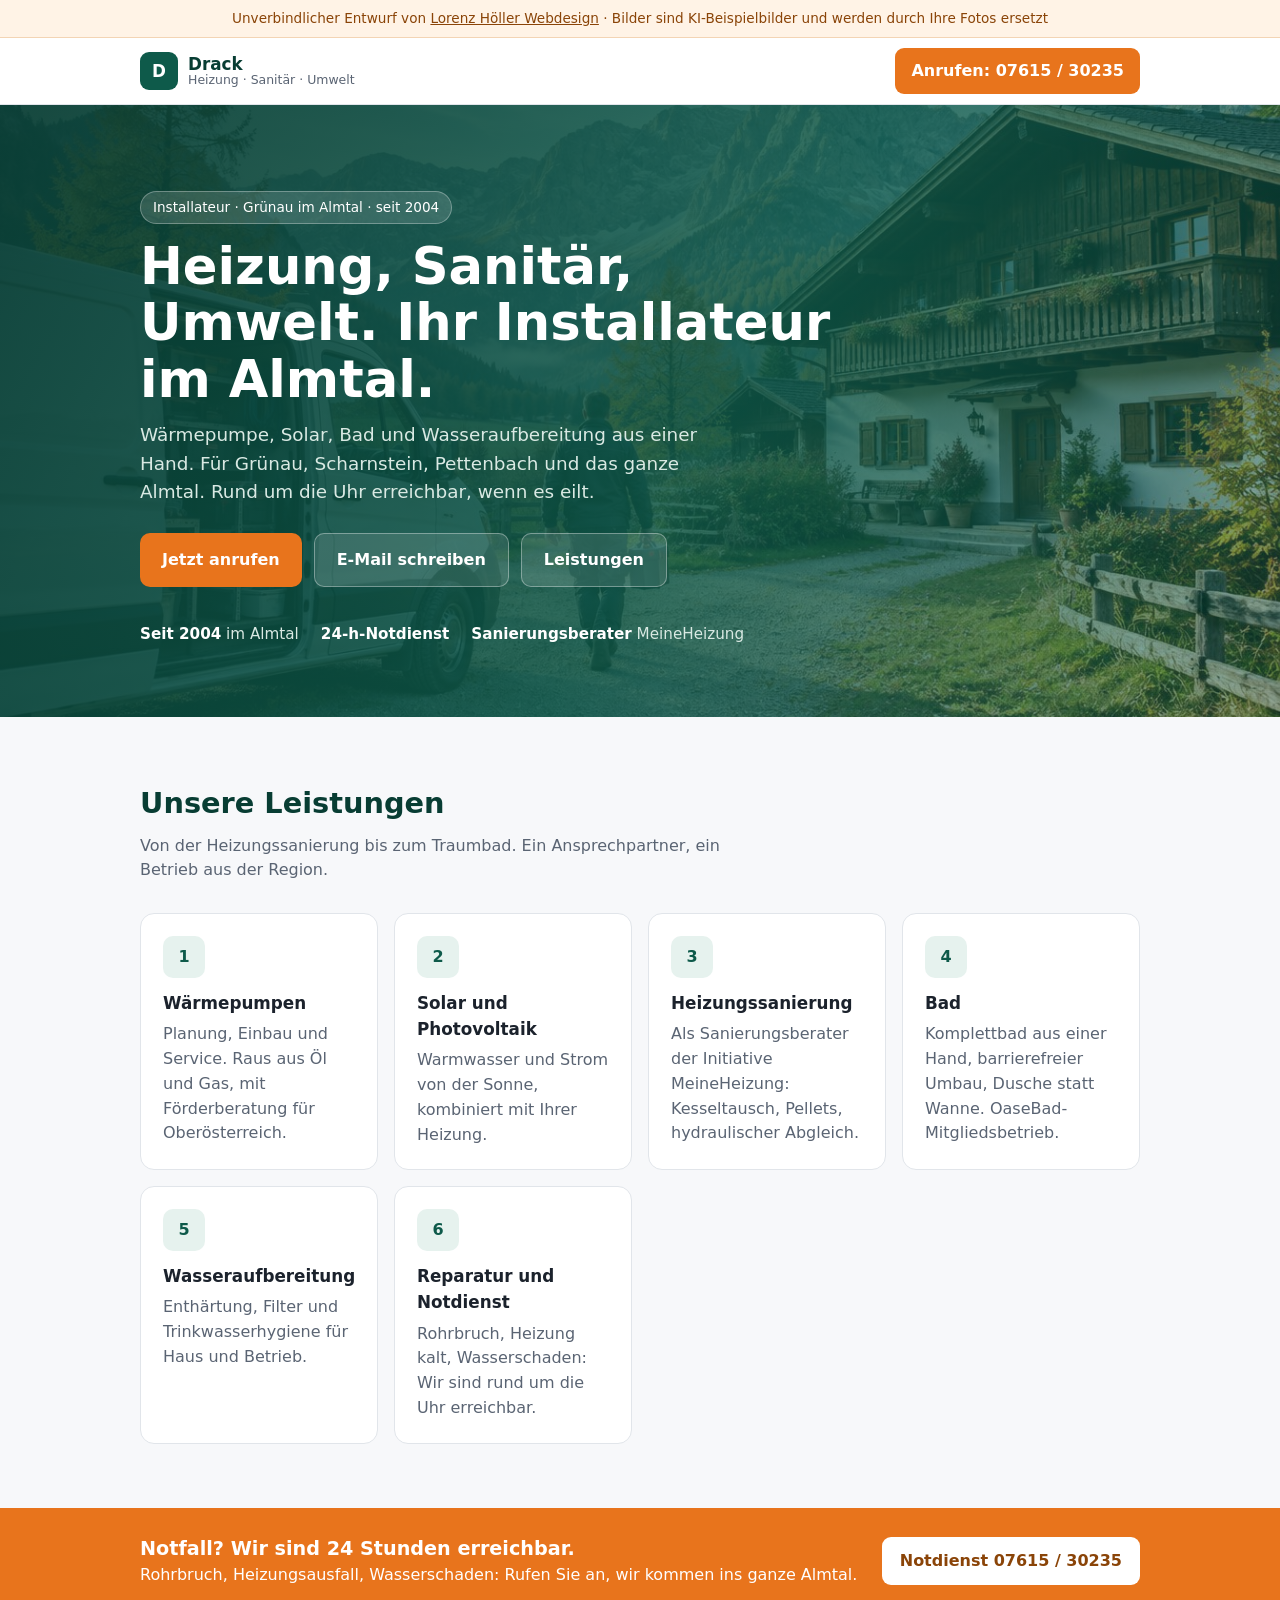
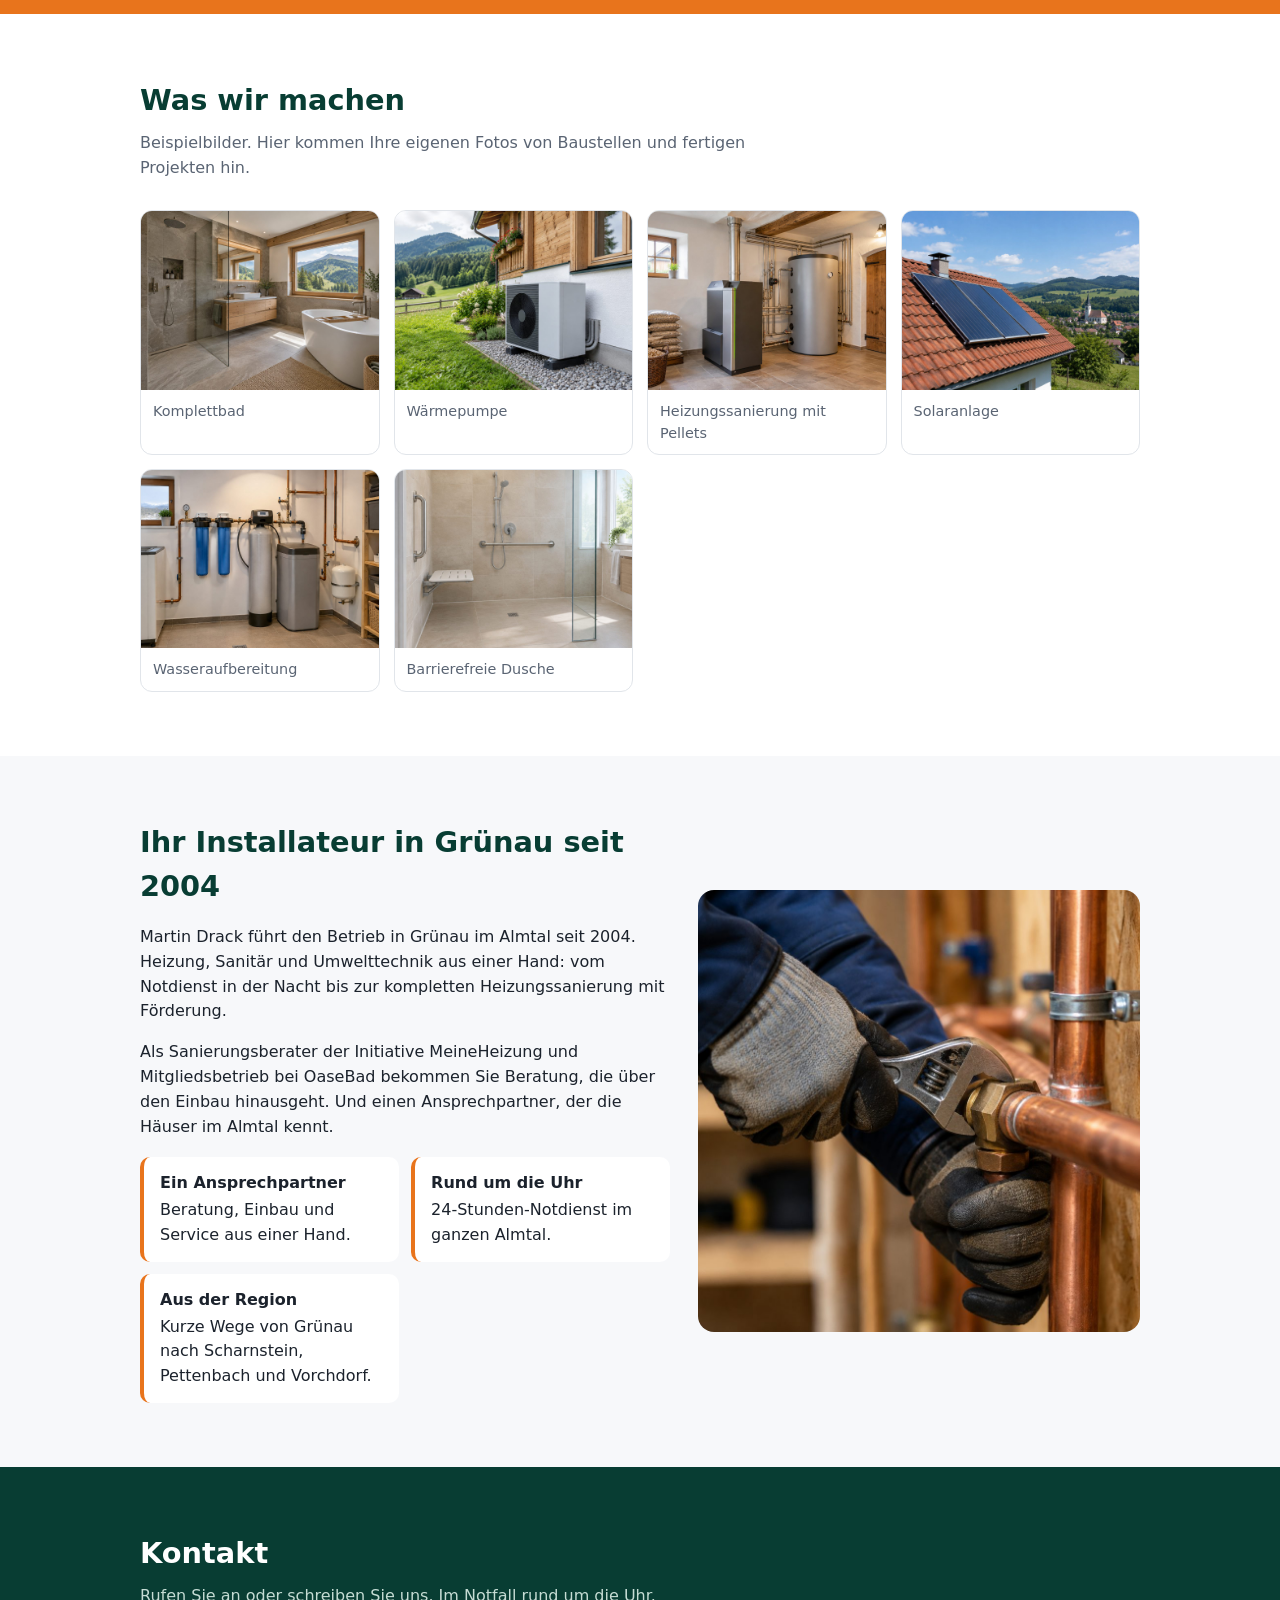
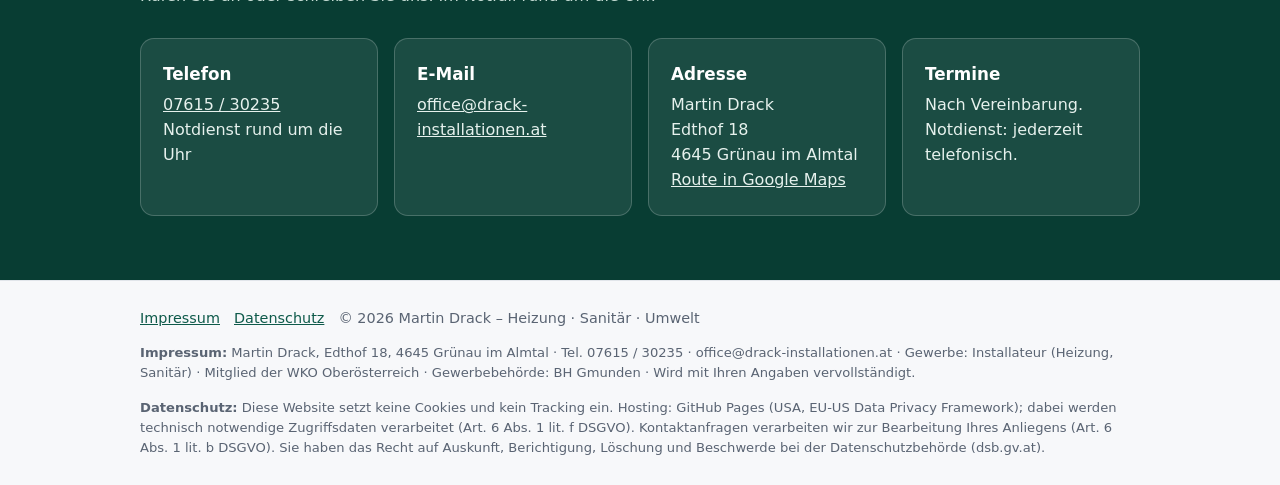
==== entwuerfe/drack-installationen/index.html @ 342c37b0 "Entwurf Drack Installationen (Grünau im Almtal) mit 4 neuen und 4 wiederverwendeten Bildern" ====
<!doctype html>
<html lang="de-AT">
<head>
<meta charset="utf-8">
<meta name="viewport" content="width=device-width, initial-scale=1">
<meta name="robots" content="noindex,nofollow">
<title>Drack – Heizung · Sanitär · Umwelt | Installateur in Grünau im Almtal</title>
<meta name="description" content="Martin Drack, Installateur in Grünau im Almtal: Wärmepumpen, Solar, Bad, Wasseraufbereitung, Heizungssanierung. 24-Stunden-Notdienst.">
<style>
:root{--c1:#0e5a4a;--c2:#083d33;--acc:#e8741c;--bg:#f7f8fa;--ink:#1b222c;--mute:#5a6473;--line:#e1e5ea}
*{box-sizing:border-box}html{scroll-behavior:smooth}
body{margin:0;font-family:system-ui,-apple-system,"Segoe UI",Roboto,Arial,sans-serif;color:var(--ink);background:var(--bg);line-height:1.55}
.wrap{max-width:1040px;margin:0 auto;padding:0 20px}
.draft{background:#fff3e6;color:#8a4408;text-align:center;font-size:.85rem;padding:8px 12px;border-bottom:1px solid #f3d4b4}
.draft a{color:#8a4408}
header{background:#fff;border-bottom:1px solid var(--line);position:sticky;top:0;z-index:5}
.nav{display:flex;align-items:center;justify-content:space-between;height:66px;gap:12px}
.logo{display:flex;align-items:center;gap:10px;text-decoration:none;color:var(--c2);font-weight:800;font-size:1.05rem;line-height:1.1}
.logo i{width:38px;height:38px;border-radius:9px;background:var(--c1);display:grid;place-items:center;color:#fff;font-style:normal;font-weight:800;flex:0 0 38px}
.logo small{display:block;font-weight:500;color:var(--mute);font-size:.78rem}
.call{background:var(--acc);color:#fff;text-decoration:none;padding:11px 16px;border-radius:9px;font-weight:700;white-space:nowrap}
.hero{position:relative;color:#fff;padding:86px 0 70px;background:linear-gradient(120deg,rgba(8,61,51,.94),rgba(14,90,74,.84) 55%,rgba(14,90,74,.45)),url(img/hero.jpg) center/cover no-repeat;overflow:hidden}
.hero .wrap{position:relative}
.kicker{display:inline-block;background:rgba(255,255,255,.14);border:1px solid rgba(255,255,255,.3);border-radius:999px;padding:5px 12px;font-size:.85rem;margin-bottom:14px}
.hero h1{font-size:clamp(2rem,5vw,3.2rem);line-height:1.1;margin:0 0 14px;max-width:700px}
.hero p{font-size:1.15rem;max-width:580px;color:#d9e9e3;margin:0 0 26px}
.btns{display:flex;gap:12px;flex-wrap:wrap}
.btn{display:inline-flex;align-items:center;gap:8px;padding:14px 22px;border-radius:10px;font-weight:700;text-decoration:none}
.btn.p{background:var(--acc);color:#fff}
.btn.s{background:rgba(255,255,255,.12);color:#fff;border:1px solid rgba(255,255,255,.35)}
.trust{display:flex;gap:22px;flex-wrap:wrap;margin-top:36px;color:#d9e9e3;font-size:.95rem}
.trust b{color:#fff}
section{padding:64px 0}
h2{font-size:1.8rem;margin:0 0 8px;color:var(--c2)}
.lead{color:var(--mute);margin:0 0 30px;max-width:620px}
.grid{display:grid;grid-template-columns:repeat(auto-fit,minmax(230px,1fr));gap:16px}
.card{background:#fff;border:1px solid var(--line);border-radius:14px;padding:22px}
.card h3{margin:0 0 6px;font-size:1.05rem}
.card p{margin:0;color:var(--mute)}
.ico{width:42px;height:42px;border-radius:10px;background:#e6f2ee;color:var(--c1);display:grid;place-items:center;font-weight:800;margin-bottom:12px}
.notdienst{background:var(--acc);color:#fff;padding:26px 0}
.notdienst .wrap{display:flex;align-items:center;justify-content:space-between;gap:16px;flex-wrap:wrap}
.notdienst a{background:#fff;color:#8a4408;text-decoration:none;font-weight:800;padding:12px 18px;border-radius:9px}
.photos{display:grid;grid-template-columns:repeat(auto-fit,minmax(220px,1fr));gap:14px}
.photos figure{margin:0;border-radius:12px;overflow:hidden;background:#fff;border:1px solid var(--line)}
.photos img{width:100%;aspect-ratio:4/3;object-fit:cover;display:block}
.photos figcaption{padding:10px 12px;font-size:.9rem;color:var(--mute)}
.about{display:grid;grid-template-columns:1.2fr 1fr;gap:28px;align-items:center}
.about-img{width:100%;aspect-ratio:1;object-fit:cover;border-radius:16px;display:block}
.why{display:grid;grid-template-columns:repeat(auto-fit,minmax(200px,1fr));gap:12px;margin-top:18px}
.why div{background:#fff;border-left:4px solid var(--acc);border-radius:10px;padding:14px 16px}
.why b{display:block;margin-bottom:2px}
.kontakt{background:var(--c2);color:#fff}
.kontakt h2{color:#fff}.kontakt .lead{color:#c5dcd4}
.kontakt .card{background:rgba(255,255,255,.08);border-color:rgba(255,255,255,.2)}
.kontakt .card p,.kontakt .card a{color:#e6f1ed}
footer{padding:26px 0;color:var(--mute);font-size:.9rem;border-top:1px solid var(--line)}
footer a{color:var(--c1);margin-right:14px}
.legal{margin-top:14px;font-size:.82rem;color:var(--mute)}
.sticky{position:fixed;bottom:0;left:0;right:0;display:none;gap:8px;padding:10px;background:#fff;border-top:1px solid var(--line);z-index:9}
.sticky a{flex:1;justify-content:center;padding:13px}
@media (max-width:720px){.about{grid-template-columns:1fr}.sticky{display:flex}body{padding-bottom:70px}.nav .call{display:none}}
</style>
</head>
<body>
<div class="draft">Unverbindlicher Entwurf von <a href="../../">Lorenz Höller Webdesign</a> · Bilder sind KI-Beispielbilder und werden durch Ihre Fotos ersetzt</div>
<header><div class="wrap nav">
  <a class="logo" href="#"><i>D</i><span>Drack<small>Heizung · Sanitär · Umwelt</small></span></a>
  <a class="call" href="tel:+43761530235">Anrufen: 07615 / 30235</a>
</div></header>

<div class="hero"><div class="wrap">
  <span class="kicker">Installateur · Grünau im Almtal · seit 2004</span>
  <h1>Heizung, Sanitär, Umwelt. Ihr Installateur im Almtal.</h1>
  <p>Wärmepumpe, Solar, Bad und Wasseraufbereitung aus einer Hand. Für Grünau, Scharnstein, Pettenbach und das ganze Almtal. Rund um die Uhr erreichbar, wenn es eilt.</p>
  <div class="btns">
    <a class="btn p" href="tel:+43761530235">Jetzt anrufen</a>
    <a class="btn s" href="mailto:office@drack-installationen.at">E-Mail schreiben</a>
    <a class="btn s" href="#leistungen">Leistungen</a>
  </div>
  <div class="trust"><span><b>Seit 2004</b> im Almtal</span><span><b>24-h-Notdienst</b></span><span><b>Sanierungsberater</b> MeineHeizung</span></div>
</div></div>

<section id="leistungen"><div class="wrap">
  <h2>Unsere Leistungen</h2>
  <p class="lead">Von der Heizungssanierung bis zum Traumbad. Ein Ansprechpartner, ein Betrieb aus der Region.</p>
  <div class="grid">
    <div class="card"><div class="ico">1</div><h3>Wärmepumpen</h3><p>Planung, Einbau und Service. Raus aus Öl und Gas, mit Förderberatung für Oberösterreich.</p></div>
    <div class="card"><div class="ico">2</div><h3>Solar und Photovoltaik</h3><p>Warmwasser und Strom von der Sonne, kombiniert mit Ihrer Heizung.</p></div>
    <div class="card"><div class="ico">3</div><h3>Heizungssanierung</h3><p>Als Sanierungsberater der Initiative MeineHeizung: Kesseltausch, Pellets, hydraulischer Abgleich.</p></div>
    <div class="card"><div class="ico">4</div><h3>Bad</h3><p>Komplettbad aus einer Hand, barrierefreier Umbau, Dusche statt Wanne. OaseBad-Mitgliedsbetrieb.</p></div>
    <div class="card"><div class="ico">5</div><h3>Wasseraufbereitung</h3><p>Enthärtung, Filter und Trinkwasserhygiene für Haus und Betrieb.</p></div>
    <div class="card"><div class="ico">6</div><h3>Reparatur und Notdienst</h3><p>Rohrbruch, Heizung kalt, Wasserschaden: Wir sind rund um die Uhr erreichbar.</p></div>
  </div>
</div></section>

<div class="notdienst"><div class="wrap">
  <div><strong style="font-size:1.2rem">Notfall? Wir sind 24 Stunden erreichbar.</strong><br>Rohrbruch, Heizungsausfall, Wasserschaden: Rufen Sie an, wir kommen ins ganze Almtal.</div>
  <a href="tel:+43761530235">Notdienst 07615 / 30235</a>
</div></div>

<section id="arbeiten" style="background:#fff"><div class="wrap">
  <h2>Was wir machen</h2>
  <p class="lead">Beispielbilder. Hier kommen Ihre eigenen Fotos von Baustellen und fertigen Projekten hin.</p>
  <div class="photos">
    <figure><img src="img/bad.jpg" alt="Renoviertes Bad mit Walk-in-Dusche" loading="lazy"><figcaption>Komplettbad</figcaption></figure>
    <figure><img src="img/waermepumpe.jpg" alt="Wärmepumpe neben einem Bauernhaus" loading="lazy"><figcaption>Wärmepumpe</figcaption></figure>
    <figure><img src="img/pellets.jpg" alt="Pelletsheizung im Heizraum" loading="lazy"><figcaption>Heizungssanierung mit Pellets</figcaption></figure>
    <figure><img src="img/solar.jpg" alt="Solarkollektoren auf Ziegeldach" loading="lazy"><figcaption>Solaranlage</figcaption></figure>
    <figure><img src="img/wasser.jpg" alt="Wasseraufbereitungsanlage im Hauswirtschaftsraum" loading="lazy"><figcaption>Wasseraufbereitung</figcaption></figure>
    <figure><img src="img/dusche.jpg" alt="Barrierefreie bodengleiche Dusche" loading="lazy"><figcaption>Barrierefreie Dusche</figcaption></figure>
  </div>
</div></section>

<section id="ueber"><div class="wrap">
  <div class="about">
    <div>
      <h2>Ihr Installateur in Grünau seit 2004</h2>
      <p>Martin Drack führt den Betrieb in Grünau im Almtal seit 2004. Heizung, Sanitär und Umwelttechnik aus einer Hand: vom Notdienst in der Nacht bis zur kompletten Heizungssanierung mit Förderung.</p>
      <p>Als Sanierungsberater der Initiative MeineHeizung und Mitgliedsbetrieb bei OaseBad bekommen Sie Beratung, die über den Einbau hinausgeht. Und einen Ansprechpartner, der die Häuser im Almtal kennt.</p>
      <div class="why">
        <div><b>Ein Ansprechpartner</b>Beratung, Einbau und Service aus einer Hand.</div>
        <div><b>Rund um die Uhr</b>24-Stunden-Notdienst im ganzen Almtal.</div>
        <div><b>Aus der Region</b>Kurze Wege von Grünau nach Scharnstein, Pettenbach und Vorchdorf.</div>
      </div>
    </div>
    <img class="about-img" src="img/haende.jpg" alt="Installateur bei der Arbeit" loading="lazy">
  </div>
</div></section>

<section id="kontakt" class="kontakt"><div class="wrap">
  <h2>Kontakt</h2>
  <p class="lead">Rufen Sie an oder schreiben Sie uns. Im Notfall rund um die Uhr.</p>
  <div class="grid">
    <div class="card"><h3>Telefon</h3><p><a href="tel:+43761530235">07615 / 30235</a><br>Notdienst rund um die Uhr</p></div>
    <div class="card"><h3>E-Mail</h3><p><a href="mailto:office@drack-installationen.at">office@drack-installationen.at</a></p></div>
    <div class="card"><h3>Adresse</h3><p>Martin Drack<br>Edthof 18<br>4645 Grünau im Almtal<br><a href="https://www.google.com/maps/search/?api=1&amp;query=Edthof+18+4645+Gr%C3%BCnau+im+Almtal" rel="noopener">Route in Google Maps</a></p></div>
    <div class="card"><h3>Termine</h3><p>Nach Vereinbarung.<br>Notdienst: jederzeit telefonisch.</p></div>
  </div>
</div></section>

<footer><div class="wrap">
  <a href="#impressum">Impressum</a><a href="#datenschutz">Datenschutz</a><span>© 2026 Martin Drack – Heizung · Sanitär · Umwelt</span>
  <div id="impressum" class="legal"><b>Impressum:</b> Martin Drack, Edthof 18, 4645 Grünau im Almtal · Tel. 07615 / 30235 · office@drack-installationen.at · Gewerbe: Installateur (Heizung, Sanitär) · Mitglied der WKO Oberösterreich · Gewerbebehörde: BH Gmunden · Wird mit Ihren Angaben vervollständigt.</div>
  <div id="datenschutz" class="legal"><b>Datenschutz:</b> Diese Website setzt keine Cookies und kein Tracking ein. Hosting: GitHub Pages (USA, EU-US Data Privacy Framework); dabei werden technisch notwendige Zugriffsdaten verarbeitet (Art. 6 Abs. 1 lit. f DSGVO). Kontaktanfragen verarbeiten wir zur Bearbeitung Ihres Anliegens (Art. 6 Abs. 1 lit. b DSGVO). Sie haben das Recht auf Auskunft, Berichtigung, Löschung und Beschwerde bei der Datenschutzbehörde (dsb.gv.at).</div>
</div></footer>

<div class="sticky"><a class="btn p" href="tel:+43761530235">Anrufen</a><a class="btn s" style="background:var(--c1)" href="mailto:office@drack-installationen.at">E-Mail</a></div>
</body>
</html>
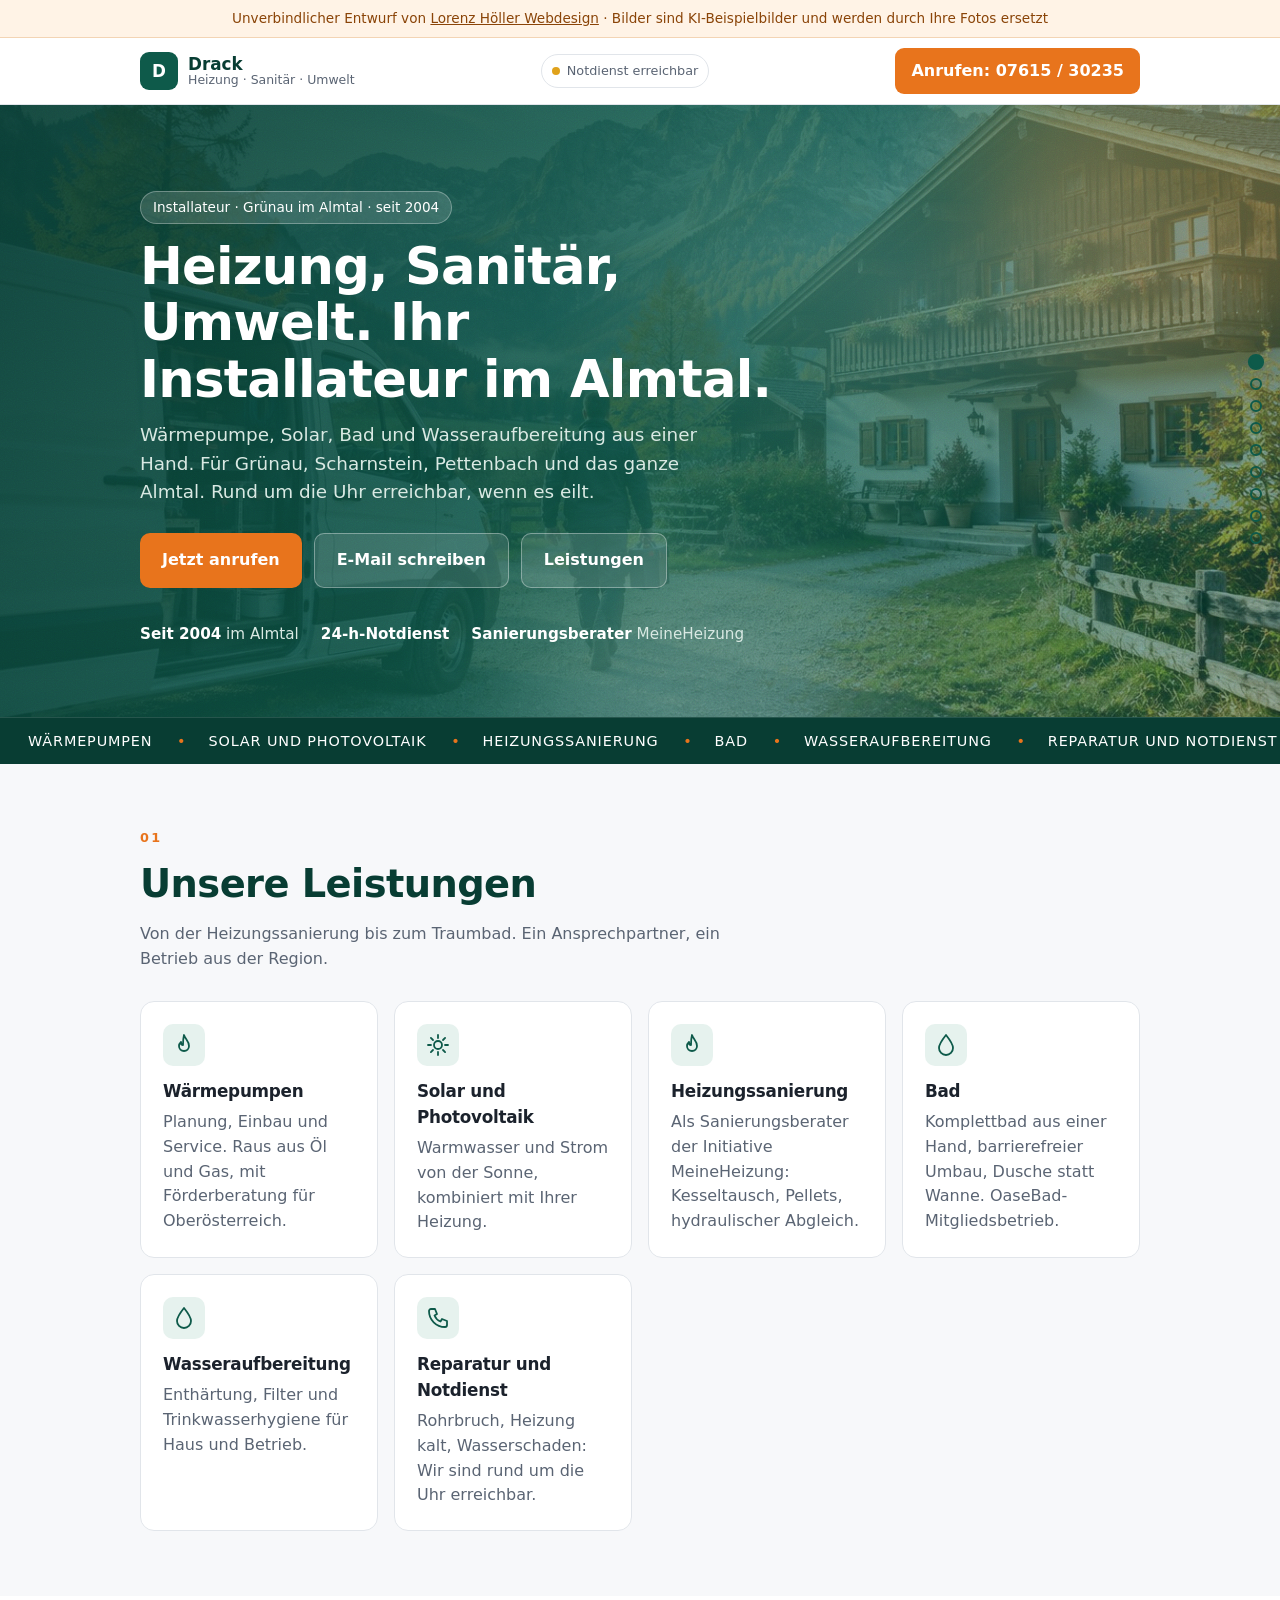
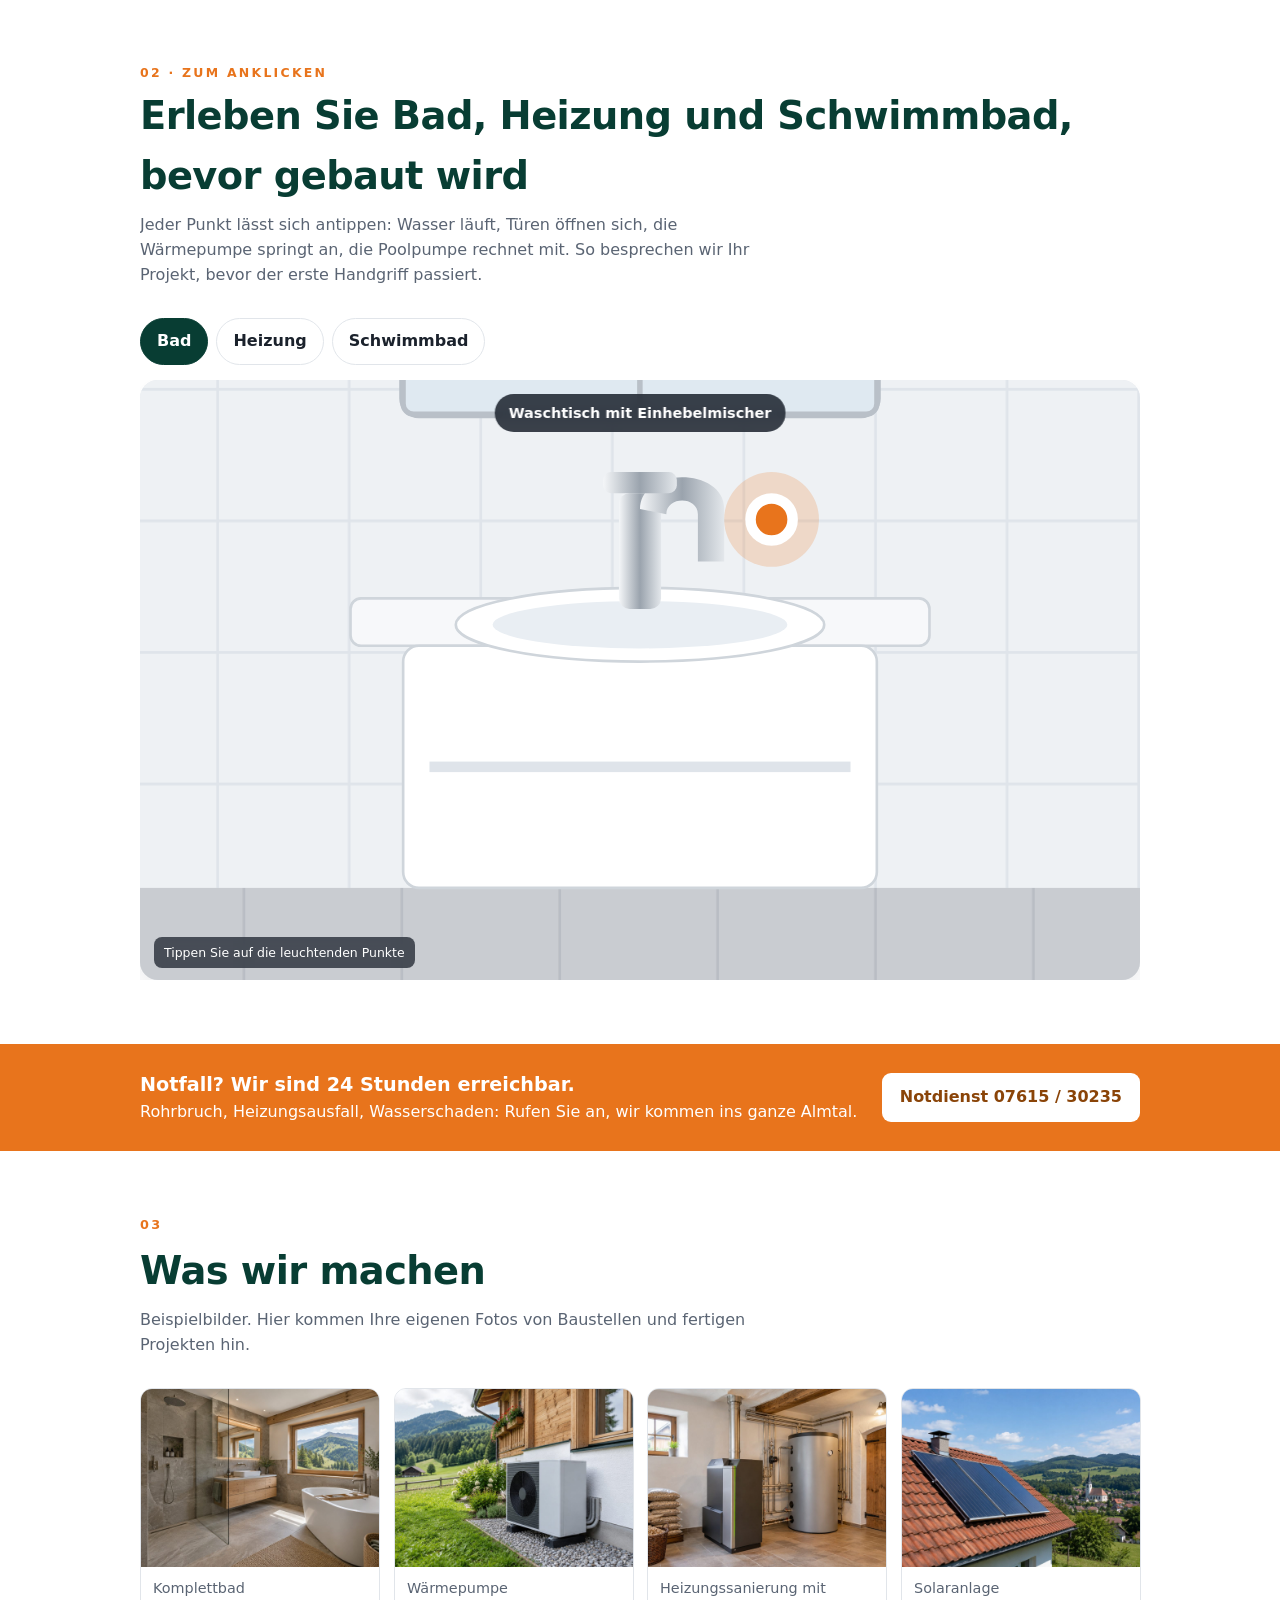
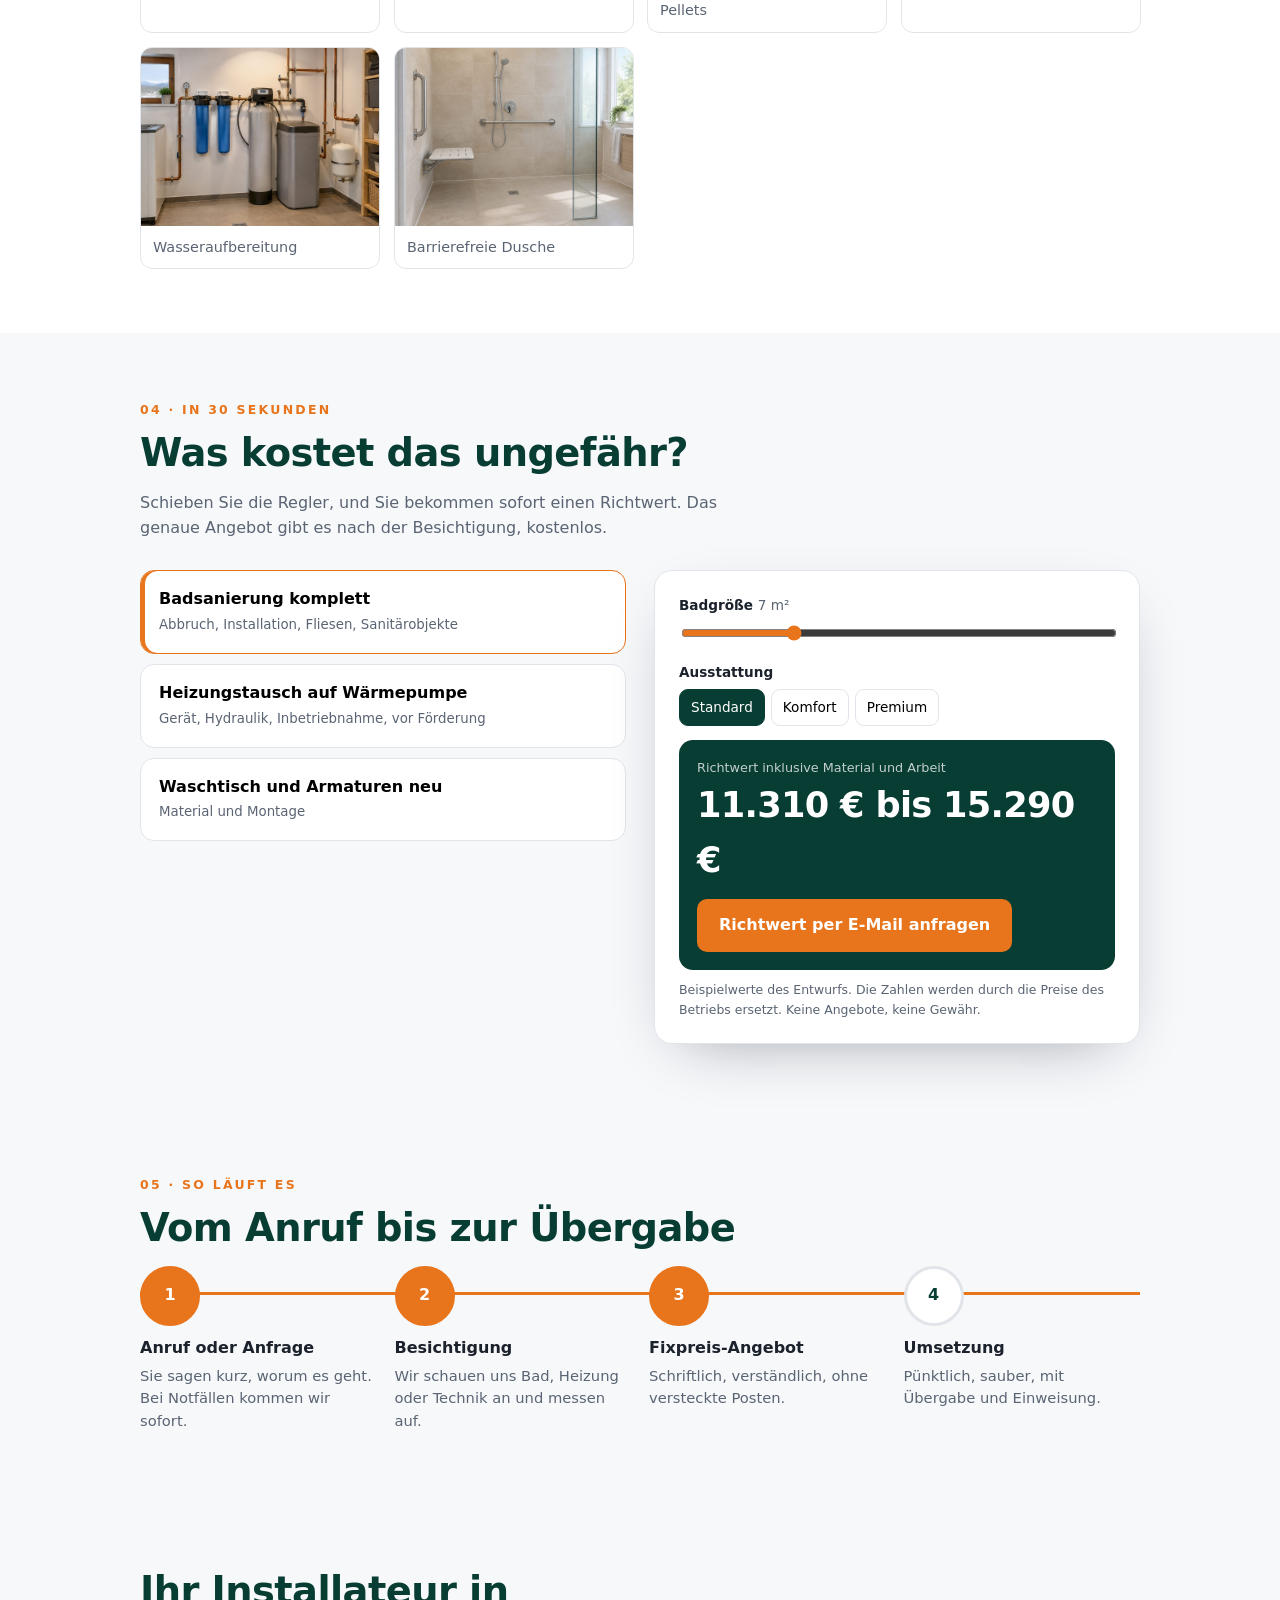
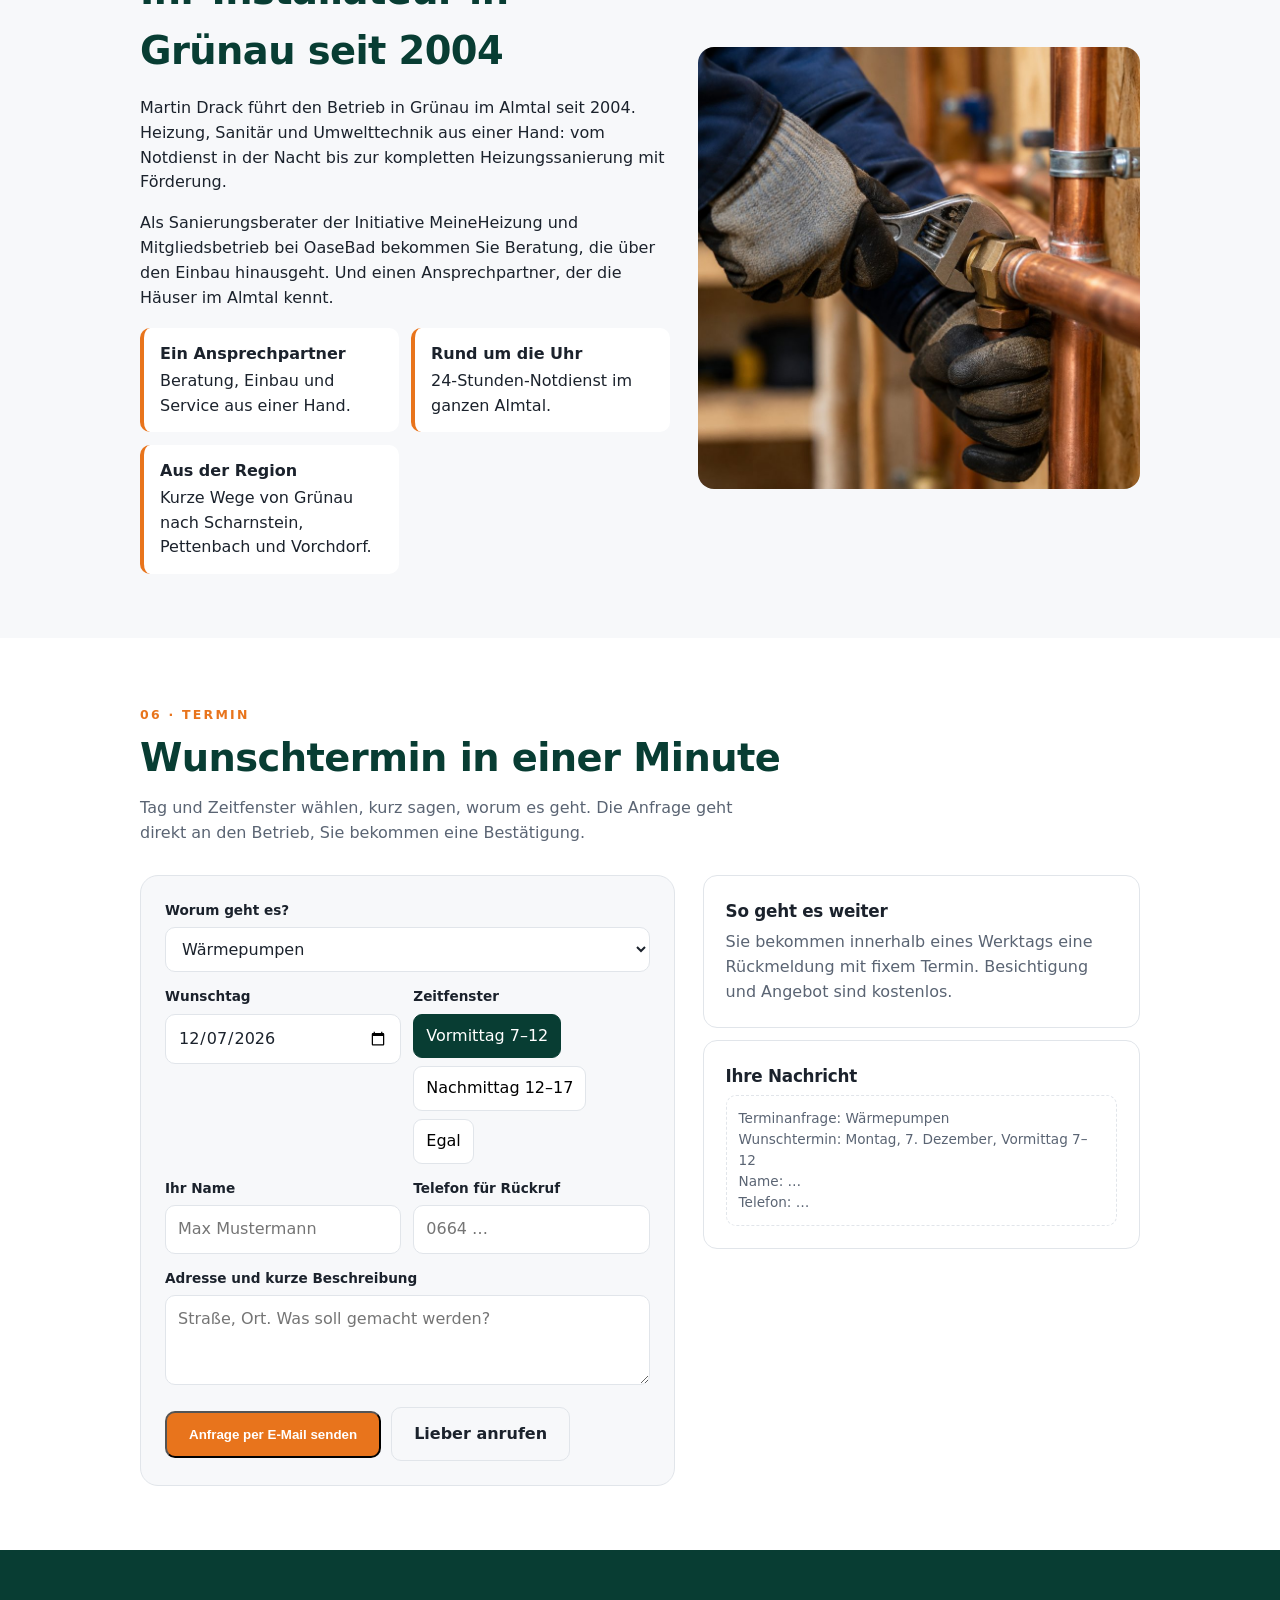
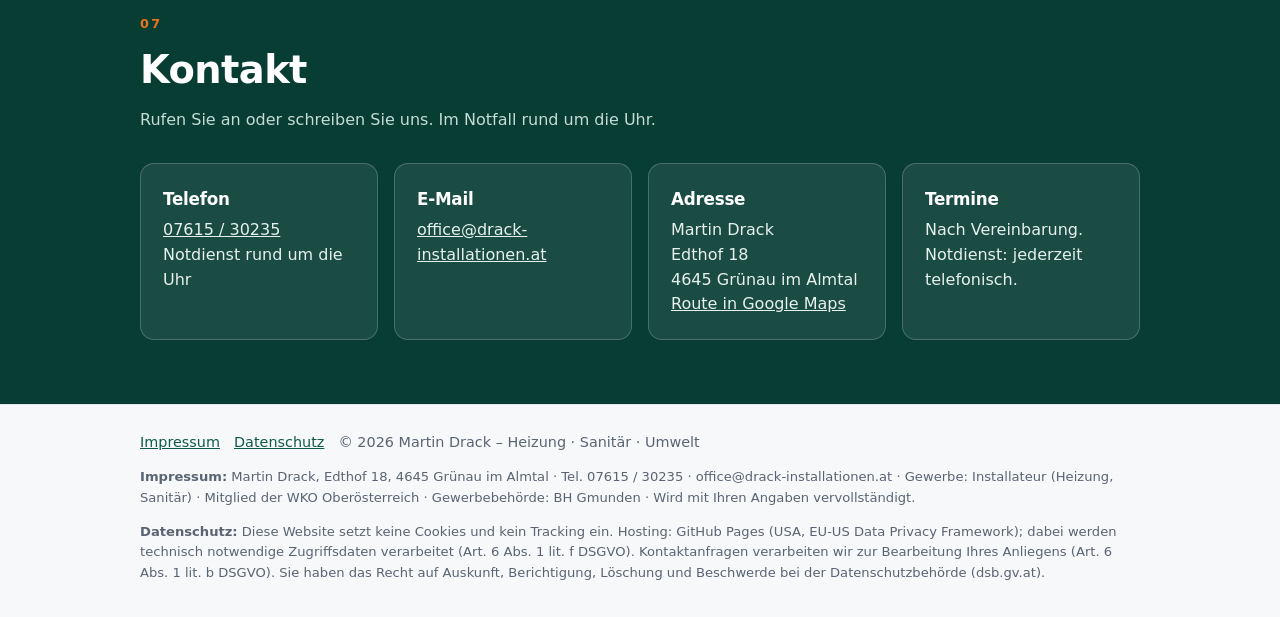
==== commit b330ae5b: "Showroom je Gewerk, Präsentations-Übergänge, Lichtbox, Richtpreis-Rechner, Terminanfrage, Ablauf, Ic" ====
--- a/entwuerfe/drack-installationen/index.html
+++ b/entwuerfe/drack-installationen/index.html
@@ -61,8 +61,9 @@
 .sticky a{flex:1;justify-content:center;padding:13px}
 @media (max-width:720px){.about{grid-template-columns:1fr}.sticky{display:flex}body{padding-bottom:70px}.nav .call{display:none}}
 </style>
+<link rel="stylesheet" href="../../assets/site.css">
 </head>
-<body>
+<body data-gewerk="installateur" data-email="office@drack-installationen.at" data-tel="+43761530235">
 <div class="draft">Unverbindlicher Entwurf von <a href="../../">Lorenz Höller Webdesign</a> · Bilder sind KI-Beispielbilder und werden durch Ihre Fotos ersetzt</div>
 <header><div class="wrap nav">
   <a class="logo" href="#"><i>D</i><span>Drack<small>Heizung · Sanitär · Umwelt</small></span></a>
@@ -94,6 +95,8 @@
   </div>
 </div></section>
 
+<section id="showroom" data-showroom="installateur"></section>
+
 <div class="notdienst"><div class="wrap">
   <div><strong style="font-size:1.2rem">Notfall? Wir sind 24 Stunden erreichbar.</strong><br>Rohrbruch, Heizungsausfall, Wasserschaden: Rufen Sie an, wir kommen ins ganze Almtal.</div>
   <a href="tel:+43761530235">Notdienst 07615 / 30235</a>
@@ -112,6 +115,10 @@
   </div>
 </div></section>
 
+<section id="rechner" class="rechner" data-rechner></section>
+
+<section id="ablauf" class="ablauf" data-ablauf></section>
+
 <section id="ueber"><div class="wrap">
   <div class="about">
     <div>
@@ -127,6 +134,8 @@
     <img class="about-img" src="img/haende.jpg" alt="Installateur bei der Arbeit" loading="lazy">
   </div>
 </div></section>
+
+<section id="termin" class="termin" data-termin></section>
 
 <section id="kontakt" class="kontakt"><div class="wrap">
   <h2>Kontakt</h2>
@@ -146,5 +155,7 @@
 </div></footer>
 
 <div class="sticky"><a class="btn p" href="tel:+43761530235">Anrufen</a><a class="btn s" style="background:var(--c1)" href="mailto:office@drack-installationen.at">E-Mail</a></div>
+<script src="../../assets/showroom.js" defer></script>
+<script src="../../assets/site.js" defer></script>
 </body>
 </html>
--- a/assets/site.css
+++ b/assets/site.css
@@ -0,0 +1,254 @@
+/* Gemeinsame Erweiterungen für alle Entwürfe: Präsentations-Übergänge, Showroom, Lichtbox, Rechner, Terminanfrage, Ablauf.
+   Baut auf den Variablen der Seite auf (--c1, --c2, --acc, --ink, --mute, --line, --bg). */
+
+:root { --ease: cubic-bezier(.2, .8, .2, 1); --shadow: 0 20px 60px -30px rgba(10, 20, 40, .45); }
+body { counter-reset: sec; }
+h1, h2, h3 { letter-spacing: -.015em; }
+h2 { font-size: clamp(1.7rem, 3.4vw, 2.4rem); }
+
+/* Abschnittsnummern wie in einer Präsentation */
+section .wrap > h2:not(.kicker2 + h2)::before { counter-increment: sec; content: counter(sec, decimal-leading-zero); display: block; font-size: .8rem; font-weight: 700; letter-spacing: .18em; color: var(--acc); margin-bottom: 6px; }
+.kicker2 { display: inline-block; font-size: .78rem; font-weight: 700; letter-spacing: .18em; text-transform: uppercase; color: var(--acc); margin-bottom: 4px; }
+.kicker2::before { counter-increment: sec; content: counter(sec, decimal-leading-zero) " · "; }
+
+/* Fortschritt oben */
+.progress { position: fixed; top: 0; left: 0; height: 3px; width: 0; background: linear-gradient(90deg, var(--acc), var(--c1)); z-index: 50; transition: width .1s linear; }
+
+/* Kopfzeile */
+header { transition: box-shadow .3s, background .3s; }
+header.scrolled { box-shadow: 0 10px 30px -20px rgba(0, 0, 0, .35); background: rgba(255, 255, 255, .92); backdrop-filter: blur(10px); }
+.open-pill { display: inline-flex; align-items: center; gap: 7px; font-size: .8rem; color: var(--mute); padding: 6px 10px; border: 1px solid var(--line); border-radius: 999px; white-space: nowrap; }
+.open-pill i { width: 8px; height: 8px; border-radius: 50%; background: #2f8f5a; box-shadow: 0 0 0 0 rgba(47, 143, 90, .5); animation: pill 2s infinite; }
+.open-pill.off i { background: #e0a21b; animation: none; }
+@keyframes pill { 0% { box-shadow: 0 0 0 0 rgba(47, 143, 90, .5); } 70% { box-shadow: 0 0 0 8px rgba(47, 143, 90, 0); } 100% { box-shadow: 0 0 0 0 rgba(47, 143, 90, 0); } }
+@media (max-width: 720px) { .open-pill { display: none; } }
+
+/* Hero: Körnung, Lichtflecken, Spotlight */
+.hero { isolation: isolate; }
+.hero::before { content: ""; position: absolute; inset: 0; z-index: 0; pointer-events: none; background: radial-gradient(600px 400px at var(--mx, 70%) var(--my, 30%), rgba(255, 255, 255, .16), transparent 60%); transition: background-position .2s; }
+.hero::after { content: ""; position: absolute; inset: 0; z-index: 0; pointer-events: none; opacity: .18; mix-blend-mode: overlay; background-image: url("data:image/svg+xml;utf8,<svg xmlns='http://www.w3.org/2000/svg' width='160' height='160'><filter id='n'><feTurbulence type='fractalNoise' baseFrequency='.9' numOctaves='2' stitchTiles='stitch'/></filter><rect width='160' height='160' filter='url(%23n)' opacity='.9'/></svg>"); }
+.hero .blob { position: absolute; z-index: 0; border-radius: 50%; filter: blur(60px); opacity: .35; pointer-events: none; mix-blend-mode: screen; animation: blob 18s ease-in-out infinite alternate; }
+.hero .blob.b1 { width: 420px; height: 420px; right: -120px; top: -140px; background: var(--acc); }
+.hero .blob.b2 { width: 360px; height: 360px; left: 40%; bottom: -200px; background: #fff; opacity: .18; animation-delay: -8s; }
+@keyframes blob { from { transform: translate(0, 0) scale(1); } to { transform: translate(-60px, 40px) scale(1.15); } }
+.hero .wrap { z-index: 1; transform: translateY(calc(var(--py, 0px) * .25)); }
+.hero h1 { text-wrap: balance; }
+
+/* Laufband mit Leistungen */
+.ticker { overflow: hidden; background: var(--c2); color: #fff; border-top: 1px solid rgba(255, 255, 255, .12); white-space: nowrap; font-size: .9rem; letter-spacing: .06em; text-transform: uppercase; }
+.ticker > div { display: inline-flex; gap: 0; padding: 12px 0; animation: ticker 40s linear infinite; }
+.ticker span { padding: 0 28px; position: relative; }
+.ticker span::after { content: "•"; position: absolute; right: -6px; color: var(--acc); }
+@keyframes ticker { to { transform: translateX(-50%); } }
+
+/* Erscheinen beim Scrollen, vier Übergangsarten wie in einer Präsentation */
+.rv { opacity: 0; transition: opacity .9s var(--ease), transform .9s var(--ease), clip-path .9s var(--ease); transition-delay: calc(var(--i, 0) * 90ms); will-change: opacity, transform; }
+.rv-up { transform: translateY(34px); }
+.rv-left { transform: translateX(-40px); }
+.rv-right { transform: translateX(40px); }
+.rv-zoom { transform: scale(.92); }
+.rv-wipe { clip-path: inset(0 100% 0 0); opacity: 1; }
+.rv.in { opacity: 1; transform: none; clip-path: inset(0 0 0 0); }
+
+/* Punkte-Navigation rechts, Tastatur Pfeil hoch/runter springt zwischen Abschnitten */
+.dots { position: fixed; right: 18px; top: 50%; transform: translateY(-50%); display: flex; flex-direction: column; gap: 10px; z-index: 40; }
+.dots button { width: 12px; height: 12px; border-radius: 50%; border: 2px solid var(--c1); background: transparent; padding: 0; cursor: pointer; position: relative; transition: transform .3s var(--ease), background .3s; }
+.dots button.active { background: var(--c1); transform: scale(1.35); }
+.dots button span { position: absolute; right: 22px; top: 50%; transform: translateY(-50%); white-space: nowrap; font-size: .75rem; background: var(--c2); color: #fff; padding: 4px 8px; border-radius: 6px; opacity: 0; pointer-events: none; transition: opacity .2s; }
+.dots button:hover span { opacity: 1; }
+@media (max-width: 1100px) { .dots { display: none; } }
+
+/* Karten mit Neigung, Zahlen */
+.grid .card { transition: transform .4s var(--ease), box-shadow .4s var(--ease); transform-style: preserve-3d; }
+.grid .card:hover { box-shadow: var(--shadow); }
+.ico { transition: transform .4s var(--ease); }
+.grid .card:hover .ico { transform: translateZ(30px) rotate(-6deg); }
+
+/* Fotos: Lichtbox */
+.photos figure { cursor: zoom-in; transition: transform .4s var(--ease), box-shadow .4s var(--ease); }
+.photos figure:hover { transform: translateY(-4px); box-shadow: var(--shadow); }
+.photos img { transition: transform .8s var(--ease); }
+.photos figure:hover img { transform: scale(1.06); }
+.lb { position: fixed; inset: 0; z-index: 100; background: rgba(12, 16, 24, .92); display: flex; align-items: center; justify-content: center; flex-direction: column; opacity: 0; pointer-events: none; transition: opacity .3s; }
+.lb.on { opacity: 1; pointer-events: auto; }
+.lb img { max-width: min(92vw, 1200px); max-height: 78vh; border-radius: 12px; box-shadow: 0 30px 80px rgba(0, 0, 0, .6); transform: scale(.96); transition: transform .4s var(--ease); }
+.lb.on img { transform: scale(1); }
+.lb figcaption { color: #fff; margin-top: 14px; font-size: .95rem; opacity: .85; text-align: center; padding: 0 20px; }
+.lb button { position: absolute; background: rgba(255, 255, 255, .12); color: #fff; border: 0; width: 48px; height: 48px; border-radius: 50%; font-size: 1.5rem; cursor: pointer; display: grid; place-items: center; }
+.lb .lb-x { top: 18px; right: 18px; }
+.lb .lb-p { left: 14px; top: 50%; transform: translateY(-50%); }
+.lb .lb-n { right: 14px; top: 50%; transform: translateY(-50%); }
+.lb .lb-c { position: absolute; bottom: 18px; left: 50%; transform: translateX(-50%); color: #fff; opacity: .6; font-size: .8rem; }
+
+/* Showroom */
+.sr { background: #fff; }
+.sr-tabs { display: flex; gap: 8px; flex-wrap: wrap; margin: 0 0 16px; }
+.sr-tab { border: 1px solid var(--line); background: #fff; color: var(--ink); padding: 10px 16px; border-radius: 999px; font-weight: 700; cursor: pointer; font: inherit; font-weight: 700; transition: background .3s, color .3s, transform .3s var(--ease); }
+.sr-tab:hover { transform: translateY(-2px); }
+.sr-tab[aria-selected="true"] { background: var(--c2); color: #fff; border-color: var(--c2); }
+.sr-body { display: grid; grid-template-columns: minmax(0, 1fr) 0; gap: 0; transition: grid-template-columns .5s var(--ease), gap .5s var(--ease); align-items: start; }
+.sr-open .sr-body { grid-template-columns: minmax(0, 1fr) 340px; gap: 18px; }
+.sr-stagecol { min-width: 0; }
+.sr-toolbar { display: flex; gap: 18px; flex-wrap: wrap; align-items: center; margin-bottom: 10px; }
+.sr-toolbar[hidden] { display: none; }
+.sr-stage-wrap { position: relative; aspect-ratio: 1000 / 600; border-radius: 18px; overflow: hidden; background: #e9edf1; box-shadow: var(--shadow); perspective: 1200px; }
+.sr-stage { position: absolute; inset: 0; backface-visibility: hidden; }
+.sr-stage svg { width: 100%; height: 100%; display: block; }
+.sr-hint { position: absolute; left: 14px; bottom: 12px; z-index: 3; background: rgba(27, 34, 44, .75); color: #fff; font-size: .78rem; padding: 6px 10px; border-radius: 8px; pointer-events: none; backdrop-filter: blur(6px); }
+.sr-open .sr-hint { display: none; }
+
+/* Übergänge zwischen den Reitern */
+.in-push { animation: inpush .8s var(--ease) both; } .out-push { animation: outpush .8s var(--ease) both; }
+[data-dir="-1"].in-push { animation-name: inpushr; } [data-dir="-1"].out-push { animation-name: outpushr; }
+@keyframes inpush { from { transform: translateX(100%); } to { transform: none; } }
+@keyframes outpush { to { transform: translateX(-100%); } }
+@keyframes inpushr { from { transform: translateX(-100%); } to { transform: none; } }
+@keyframes outpushr { to { transform: translateX(100%); } }
+.in-wipe { animation: inwipe .8s var(--ease) both; z-index: 2; } .out-wipe { animation: outwipe .8s var(--ease) both; }
+@keyframes inwipe { from { clip-path: inset(0 100% 0 0); } to { clip-path: inset(0); } }
+@keyframes outwipe { to { opacity: .4; transform: scale(.96); } }
+.in-zoom { animation: inzoom .8s var(--ease) both; } .out-zoom { animation: outzoom .8s var(--ease) both; }
+@keyframes inzoom { from { opacity: 0; transform: scale(.7); } to { opacity: 1; transform: none; } }
+@keyframes outzoom { to { opacity: 0; transform: scale(1.25); } }
+.in-flip { animation: inflip .8s var(--ease) both; } .out-flip { animation: outflip .8s var(--ease) both; }
+@keyframes inflip { from { opacity: 0; transform: rotateY(70deg); } to { opacity: 1; transform: none; } }
+@keyframes outflip { to { opacity: 0; transform: rotateY(-70deg); } }
+.in-fade { animation: infade .7s both; } .out-fade { animation: outfade .7s both; }
+@keyframes infade { from { opacity: 0; } to { opacity: 1; } }
+@keyframes outfade { to { opacity: 0; } }
+
+/* Hotspots und Marker im SVG */
+.sr-hs { cursor: pointer; transition: filter .3s; }
+.sr-hs:hover { filter: drop-shadow(0 0 8px rgba(224, 122, 31, .7)); }
+.sr-act { cursor: pointer; }
+.sr-marker { cursor: pointer; }
+.sr-marker .dot { fill: #fff; stroke: var(--acc); stroke-width: 4; }
+.sr-marker .pulse { fill: var(--acc); opacity: .45; transform-box: fill-box; transform-origin: center; animation: srpulse 1.8s ease-out infinite; }
+.sr-marker.active .pulse { animation: none; opacity: .2; }
+.sr-marker.active .dot { fill: var(--acc); stroke: #fff; }
+@keyframes srpulse { 0% { transform: scale(.4); opacity: .6; } 100% { transform: scale(1.6); opacity: 0; } }
+@media (max-width: 600px) { .sr-marker .dot { r: 13; stroke-width: 5; } .sr-marker .pulse { r: 26; } }
+.sr-door { transition: transform .7s var(--ease); }
+.rain line { stroke-dasharray: 10 18; animation: srdash .45s linear infinite; }
+@keyframes srdash { to { stroke-dashoffset: -28; } }
+.flow { stroke-dasharray: 12 10; animation: srflow 1s linear infinite; }
+.flow.rev { animation-direction: reverse; }
+@keyframes srflow { to { stroke-dashoffset: -22; } }
+.spin { transform-box: fill-box; transform-origin: center; animation: srspin var(--spd, 1s) linear infinite; }
+@keyframes srspin { to { transform: rotate(360deg); } }
+.shimmer path { animation: srshim 1.6s ease-in-out infinite; transform-box: fill-box; transform-origin: bottom; }
+.shimmer path:nth-child(2) { animation-delay: .4s; } .shimmer path:nth-child(3) { animation-delay: .8s; }
+@keyframes srshim { 0%, 100% { opacity: .2; transform: translateY(0); } 50% { opacity: .9; transform: translateY(-10px); } }
+.ripple { animation: srrip 1.4s ease-out infinite; transform-box: fill-box; transform-origin: center; }
+.ripple.r2 { animation-delay: .7s; }
+@keyframes srrip { from { transform: scale(.3); opacity: .9; } to { transform: scale(3); opacity: 0; } }
+.wave { animation: srwave 3s ease-in-out infinite alternate; }
+@keyframes srwave { to { transform: translateX(-30px); } }
+.shake { animation: srshake .3s linear infinite; transform-box: fill-box; transform-origin: center; }
+@keyframes srshake { 0%, 100% { transform: translateX(-2px); } 50% { transform: translateX(2px); } }
+#dr-level { transition: height 6s linear, y 6s linear; }
+#dr-level.fill { height: 70px; y: 444px; }
+#ml-wipe.wiping { animation: srwipe 1.4s var(--ease) both; }
+@keyframes srwipe { from { transform: scaleX(0); } to { transform: scaleX(1); } }
+#ml-roller.rolling { animation: srroll 1.4s var(--ease) both; }
+@keyframes srroll { from { transform: translateX(-480px); } to { transform: translateX(480px); } }
+
+/* Detailtafel */
+.sr-panel { background: var(--bg); border: 1px solid var(--line); border-radius: 18px; padding: 22px; position: relative; animation: infade .4s both; }
+.sr-panel[hidden] { display: none; }
+.sr-close { position: absolute; top: 10px; right: 10px; width: 36px; height: 36px; border-radius: 50%; border: 1px solid var(--line); background: #fff; font-size: 1.3rem; cursor: pointer; line-height: 1; }
+.sr-kicker { font-size: .75rem; font-weight: 700; letter-spacing: .16em; text-transform: uppercase; color: var(--acc); }
+.sr-panel h3 { margin: 4px 0 8px; font-size: 1.2rem; padding-right: 36px; }
+.sr-panel p { margin: 0 0 14px; color: var(--mute); font-size: .95rem; }
+.sr-opt { margin-bottom: 14px; }
+.sr-opt label { display: block; font-size: .8rem; font-weight: 700; color: var(--ink); margin-bottom: 6px; }
+.sr-opt output { font-weight: 500; color: var(--mute); }
+.sr-choices { display: flex; flex-wrap: wrap; gap: 6px; }
+.sr-choice { border: 1px solid var(--line); background: #fff; padding: 7px 11px; border-radius: 9px; font: inherit; font-size: .85rem; cursor: pointer; display: inline-flex; align-items: center; gap: 7px; transition: background .2s, color .2s, border-color .2s; }
+.sr-choice i { width: 16px; height: 16px; border-radius: 50%; border: 1px solid rgba(0, 0, 0, .15); display: inline-block; }
+.sr-choice.active { background: var(--c2); color: #fff; border-color: var(--c2); }
+.sr-opt-toggle { display: flex; align-items: center; gap: 10px; }
+.sr-opt-toggle label { margin: 0; cursor: pointer; }
+.sr-switch { width: 44px; height: 26px; border-radius: 999px; border: 0; background: #c9ced6; position: relative; cursor: pointer; padding: 0; transition: background .3s; flex: 0 0 44px; }
+.sr-switch .knob { position: absolute; top: 3px; left: 3px; width: 20px; height: 20px; border-radius: 50%; background: #fff; transition: transform .3s var(--ease); box-shadow: 0 1px 3px rgba(0, 0, 0, .3); }
+.sr-switch[aria-checked="true"] { background: var(--acc); }
+.sr-switch[aria-checked="true"] .knob { transform: translateX(18px); }
+input[type="range"] { width: 100%; accent-color: var(--acc); }
+.sr-info { font-size: .88rem; line-height: 1.5; background: #fff; border-left: 4px solid var(--acc); padding: 10px 12px; border-radius: 8px; }
+.sr-info:empty { display: none; }
+.sr-toolbar .sr-opt { margin: 0; }
+.sr-toolbar .sr-opt-range { min-width: 260px; }
+@media (max-width: 900px) {
+  .sr-open .sr-body { grid-template-columns: 1fr; }
+  .sr-panel { margin-top: 14px; }
+}
+
+/* Richtpreis-Rechner */
+.rechner { background: var(--bg); }
+.rc-grid { display: grid; grid-template-columns: 1fr 1fr; gap: 28px; align-items: start; }
+.rc-items { display: flex; flex-direction: column; gap: 10px; }
+.rc-item { border: 1px solid var(--line); background: #fff; border-radius: 14px; padding: 16px 18px; cursor: pointer; transition: transform .3s var(--ease), box-shadow .3s; text-align: left; font: inherit; }
+.rc-item:hover { transform: translateX(4px); box-shadow: var(--shadow); }
+.rc-item.active { border-color: var(--acc); box-shadow: inset 4px 0 0 var(--acc); }
+.rc-item b { display: block; }
+.rc-item small { color: var(--mute); }
+.rc-form { background: #fff; border: 1px solid var(--line); border-radius: 18px; padding: 24px; box-shadow: var(--shadow); }
+.rc-form .sr-opt label { font-size: .85rem; }
+.rc-result { margin-top: 10px; padding: 18px; border-radius: 14px; background: var(--c2); color: #fff; }
+.rc-result small { display: block; opacity: .75; font-size: .8rem; }
+.rc-result strong { font-size: clamp(1.6rem, 4vw, 2.2rem); display: block; letter-spacing: -.02em; }
+.rc-result .btn { margin-top: 12px; background: var(--acc); color: #fff; }
+.rc-note { font-size: .78rem; color: var(--mute); margin-top: 10px; }
+@media (max-width: 800px) { .rc-grid { grid-template-columns: 1fr; } }
+
+/* Ablauf */
+.ablauf ol { list-style: none; margin: 0; padding: 0; display: grid; grid-template-columns: repeat(4, 1fr); gap: 18px; position: relative; counter-reset: step; }
+.ablauf ol::before { content: ""; position: absolute; left: 0; right: 0; top: 26px; height: 3px; background: var(--line); }
+.ablauf ol::after { content: ""; position: absolute; left: 0; top: 26px; height: 3px; width: var(--fill, 0%); background: var(--acc); transition: width 1.6s var(--ease); }
+.ablauf li { position: relative; padding-top: 70px; counter-increment: step; }
+.ablauf li::before { content: counter(step); position: absolute; top: 0; left: 0; width: 54px; height: 54px; border-radius: 50%; background: #fff; border: 3px solid var(--line); display: grid; place-items: center; font-weight: 800; color: var(--c2); z-index: 1; transition: border-color .5s, background .5s, color .5s; transition-delay: calc(var(--i) * .35s); }
+.ablauf li.on::before { border-color: var(--acc); background: var(--acc); color: #fff; }
+.ablauf li b { display: block; margin-bottom: 4px; }
+.ablauf li p { margin: 0; color: var(--mute); font-size: .92rem; }
+@media (max-width: 720px) { .ablauf ol { grid-template-columns: 1fr; gap: 10px; } .ablauf ol::before, .ablauf ol::after { display: none; } .ablauf li { padding: 0 0 0 70px; min-height: 60px; } }
+
+/* Terminanfrage */
+.termin { background: #fff; }
+.tm-grid { display: grid; grid-template-columns: 1.1fr .9fr; gap: 28px; align-items: start; }
+.tm-form { background: var(--bg); border: 1px solid var(--line); border-radius: 18px; padding: 24px; display: grid; gap: 14px; }
+.tm-form label { display: block; font-size: .85rem; font-weight: 700; margin-bottom: 6px; }
+.tm-form input, .tm-form select, .tm-form textarea { width: 100%; font: inherit; padding: 11px 12px; border: 1px solid var(--line); border-radius: 10px; background: #fff; color: var(--ink); }
+.tm-form textarea { min-height: 90px; resize: vertical; }
+.tm-row { display: grid; grid-template-columns: 1fr 1fr; gap: 12px; }
+.tm-slots { display: flex; gap: 8px; flex-wrap: wrap; }
+.tm-slots button { border: 1px solid var(--line); background: #fff; padding: 9px 12px; border-radius: 9px; font: inherit; cursor: pointer; }
+.tm-slots button.active { background: var(--c2); color: #fff; border-color: var(--c2); }
+.tm-actions { display: flex; gap: 10px; flex-wrap: wrap; align-items: center; }
+.tm-actions .btn.p { background: var(--acc); color: #fff; }
+.tm-actions .btn.o { border: 1px solid var(--line); color: var(--ink); }
+.tm-side .card { margin-bottom: 12px; }
+.tm-preview { font-size: .85rem; white-space: pre-wrap; background: #fff; border: 1px dashed var(--line); border-radius: 10px; padding: 12px; color: var(--mute); }
+@media (max-width: 800px) { .tm-grid { grid-template-columns: 1fr; } .tm-row { grid-template-columns: 1fr; } }
+
+/* Mauszeiger-Punkt am Desktop */
+@media (hover: hover) and (pointer: fine) {
+  .cursor { position: fixed; left: 0; top: 0; width: 14px; height: 14px; border-radius: 50%; background: var(--acc); pointer-events: none; z-index: 200; transform: translate(-50%, -50%); mix-blend-mode: multiply; opacity: .8; transition: width .25s, height .25s, opacity .25s; }
+  .cursor.big { width: 44px; height: 44px; opacity: .35; }
+}
+
+@media (prefers-reduced-motion: reduce) {
+  .rv { opacity: 1; transform: none; clip-path: none; transition: none; }
+  .hero .blob, .ticker > div, .sr-marker .pulse, .open-pill i { animation: none; }
+  .in-push, .out-push, .in-wipe, .out-wipe, .in-zoom, .out-zoom, .in-flip, .out-flip { animation-duration: .01s; }
+}
+
+/* Vorhang beim Laden, Überschrift Wort für Wort, Icons */
+body::before { content: ""; position: fixed; inset: 0; background: var(--c2); z-index: 999; pointer-events: none; animation: curtain .9s var(--ease) .15s forwards; }
+@keyframes curtain { to { transform: translateY(-101%); } }
+.hero h1.words .w { display: inline-block; opacity: 0; transform: translateY(.7em) rotate(3deg); transform-origin: left bottom; animation: word .9s var(--ease) forwards; animation-delay: calc(.35s + var(--i) * 70ms); }
+@keyframes word { to { opacity: 1; transform: none; } }
+.ico svg { width: 24px; height: 24px; display: block; }
+.sr-tourlabel { position: absolute; left: 50%; top: 14px; transform: translate(-50%, -20px); background: rgba(27, 34, 44, .85); color: #fff; padding: 8px 14px; border-radius: 999px; font-size: .9rem; font-weight: 700; opacity: 0; transition: opacity .4s, transform .4s var(--ease); pointer-events: none; z-index: 3; backdrop-filter: blur(6px); white-space: nowrap; max-width: 90%; overflow: hidden; text-overflow: ellipsis; }
+.sr-tourlabel.on { opacity: 1; transform: translate(-50%, 0); }
+.btn, .call, .sr-tab { transition: transform .25s var(--ease), background .3s, color .3s; }
+@media (prefers-reduced-motion: reduce) { body::before { display: none; } .hero h1.words .w { opacity: 1; transform: none; animation: none; } }
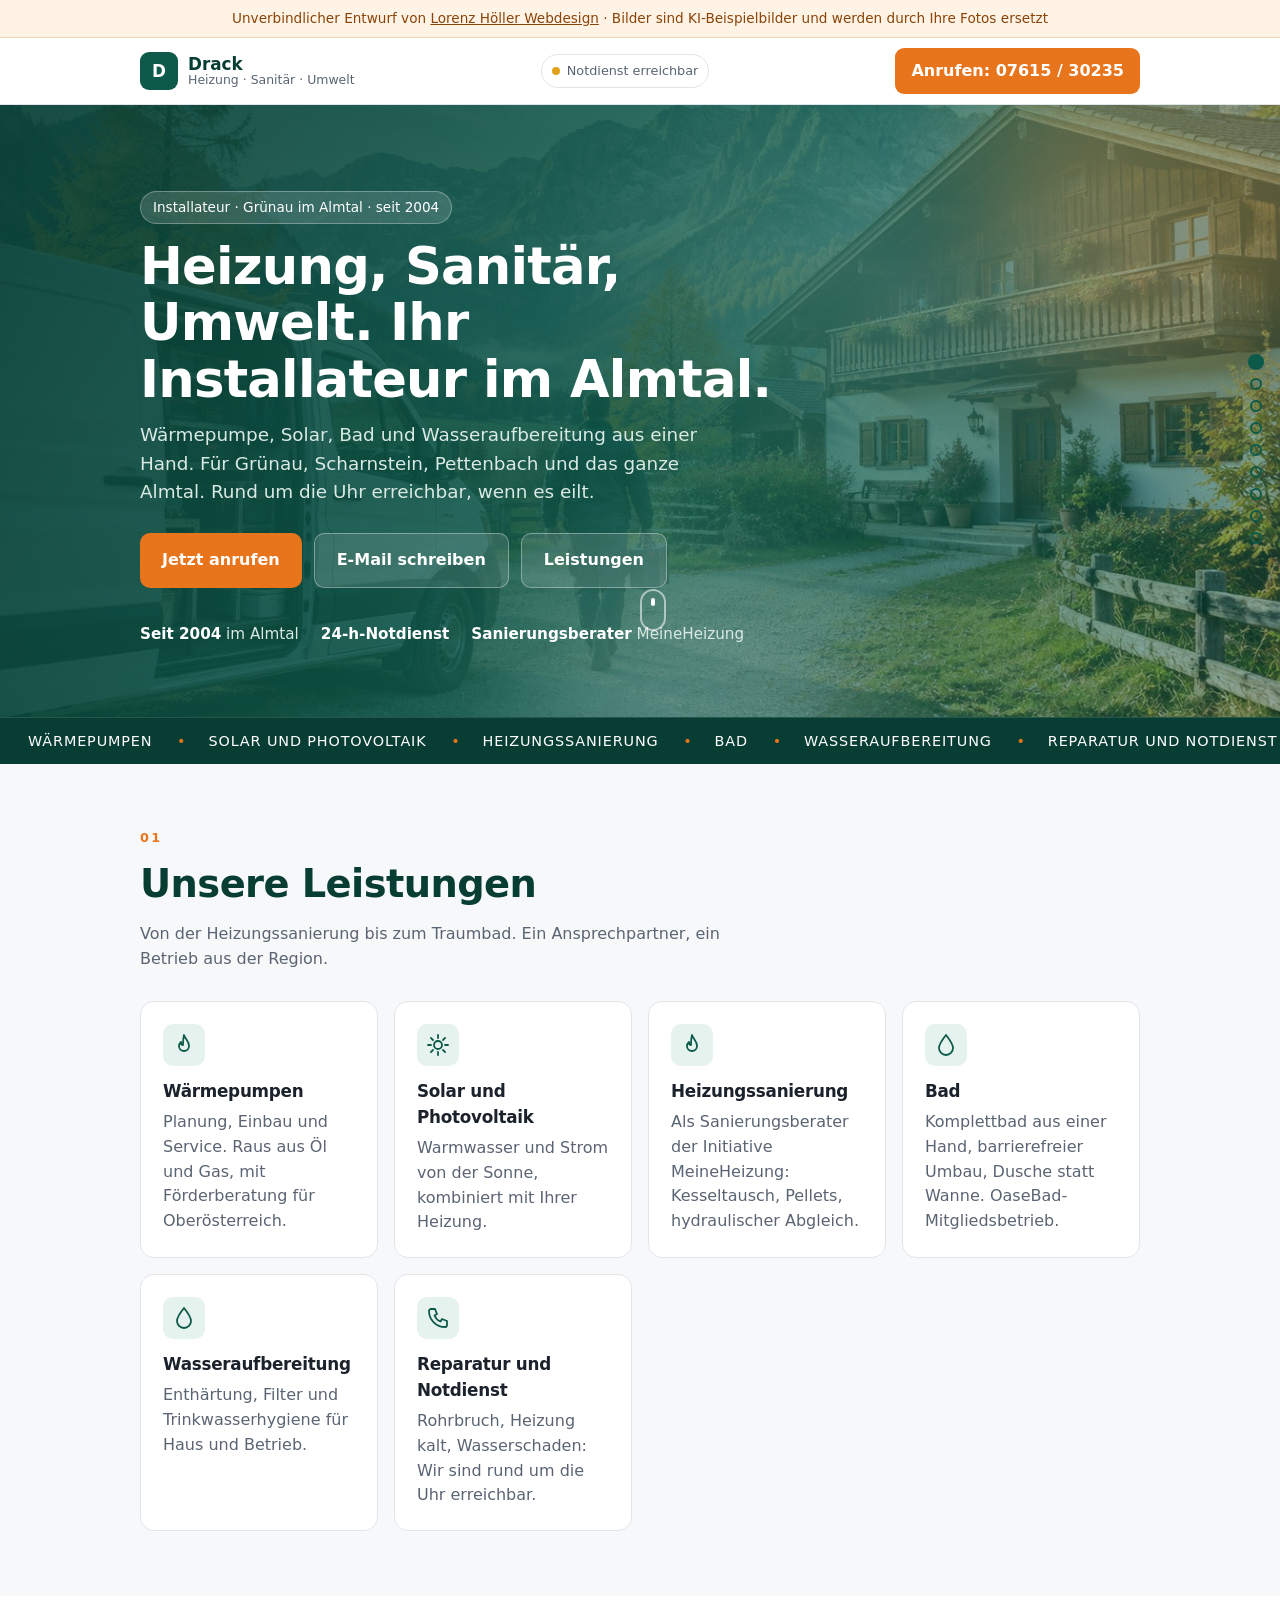
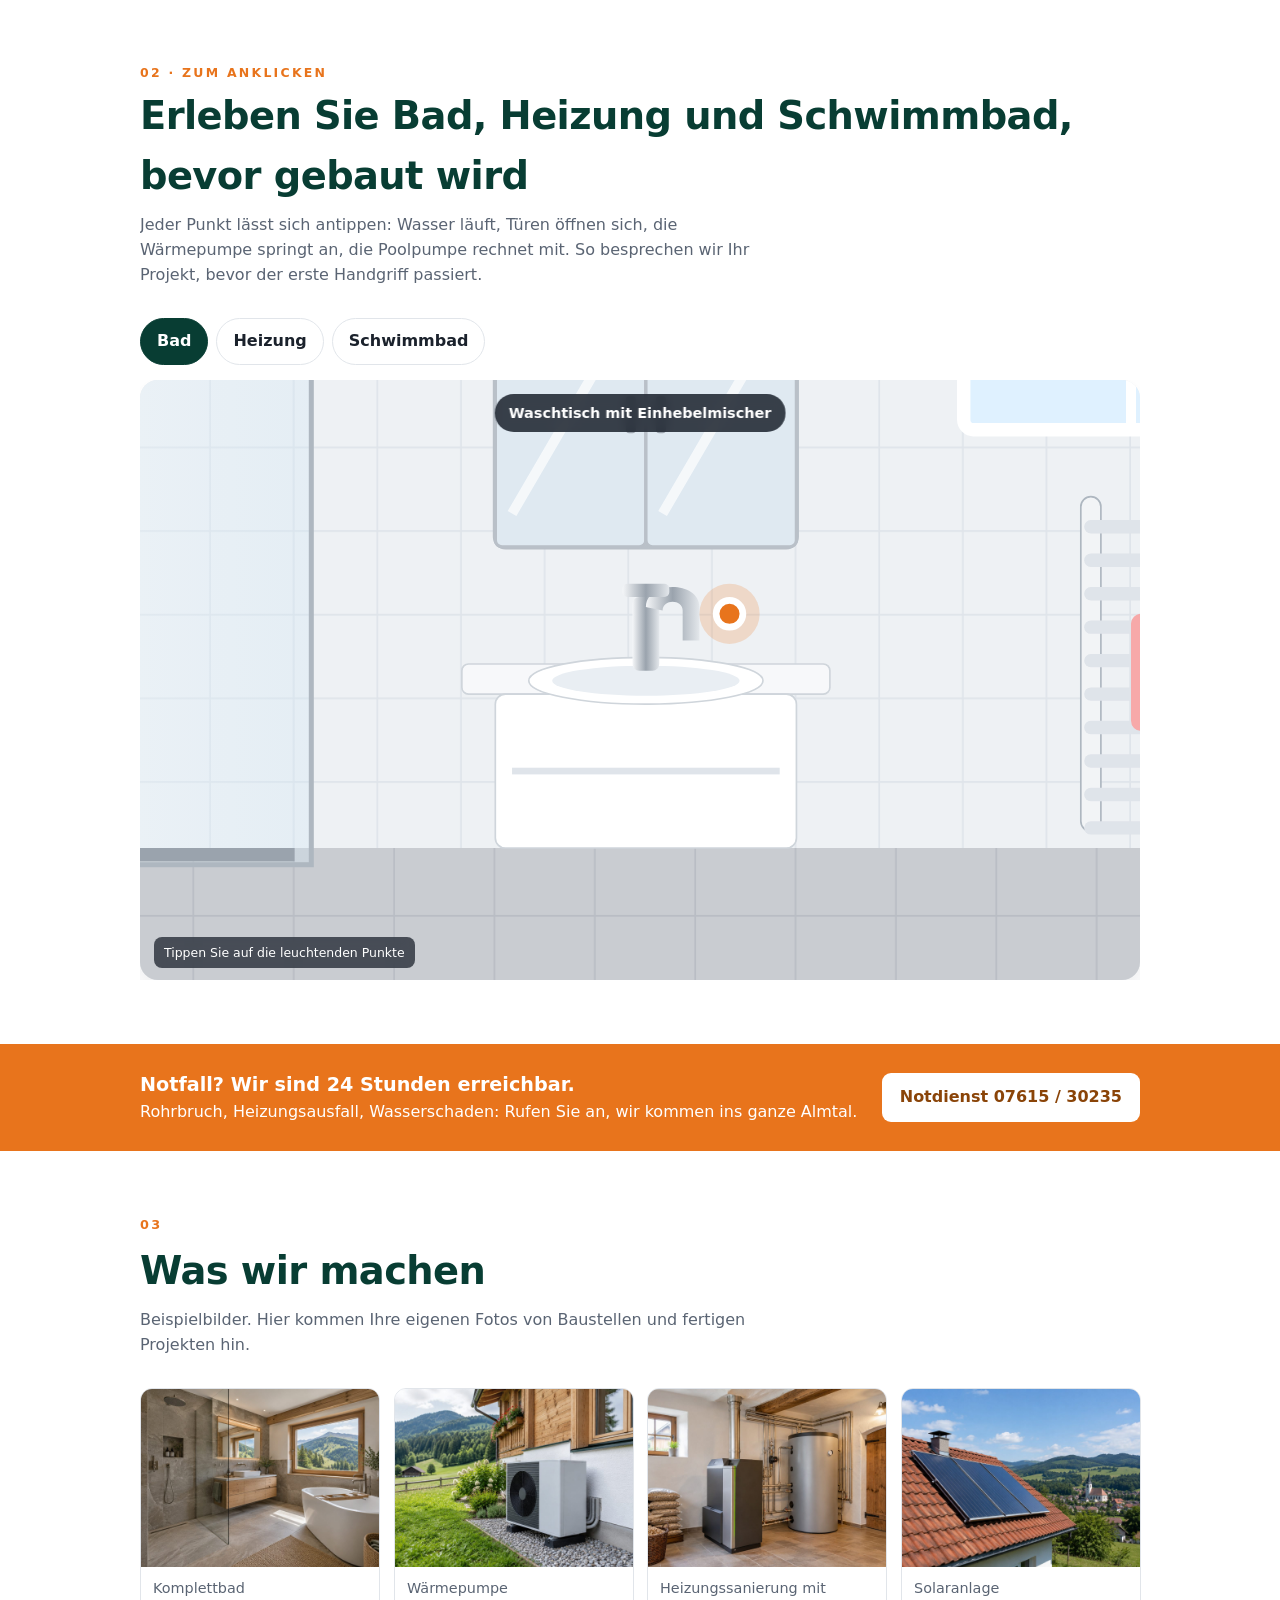
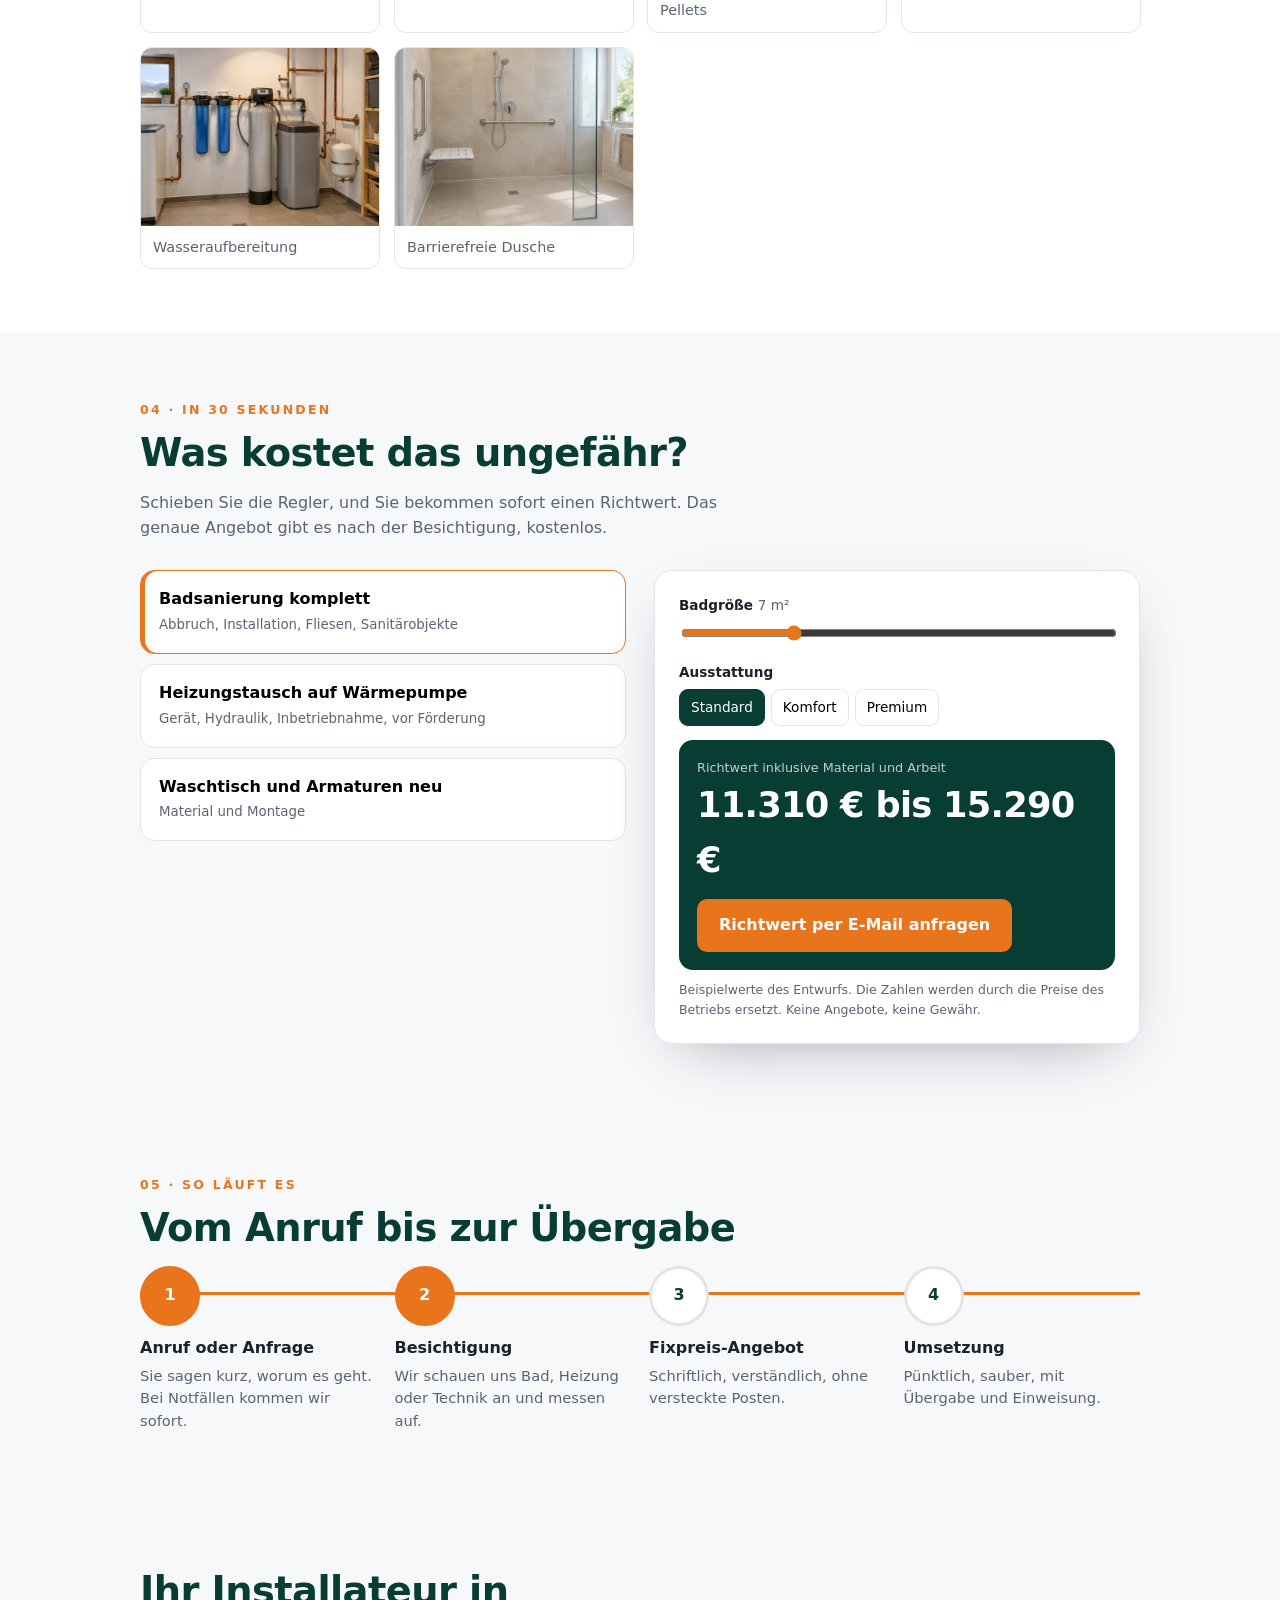
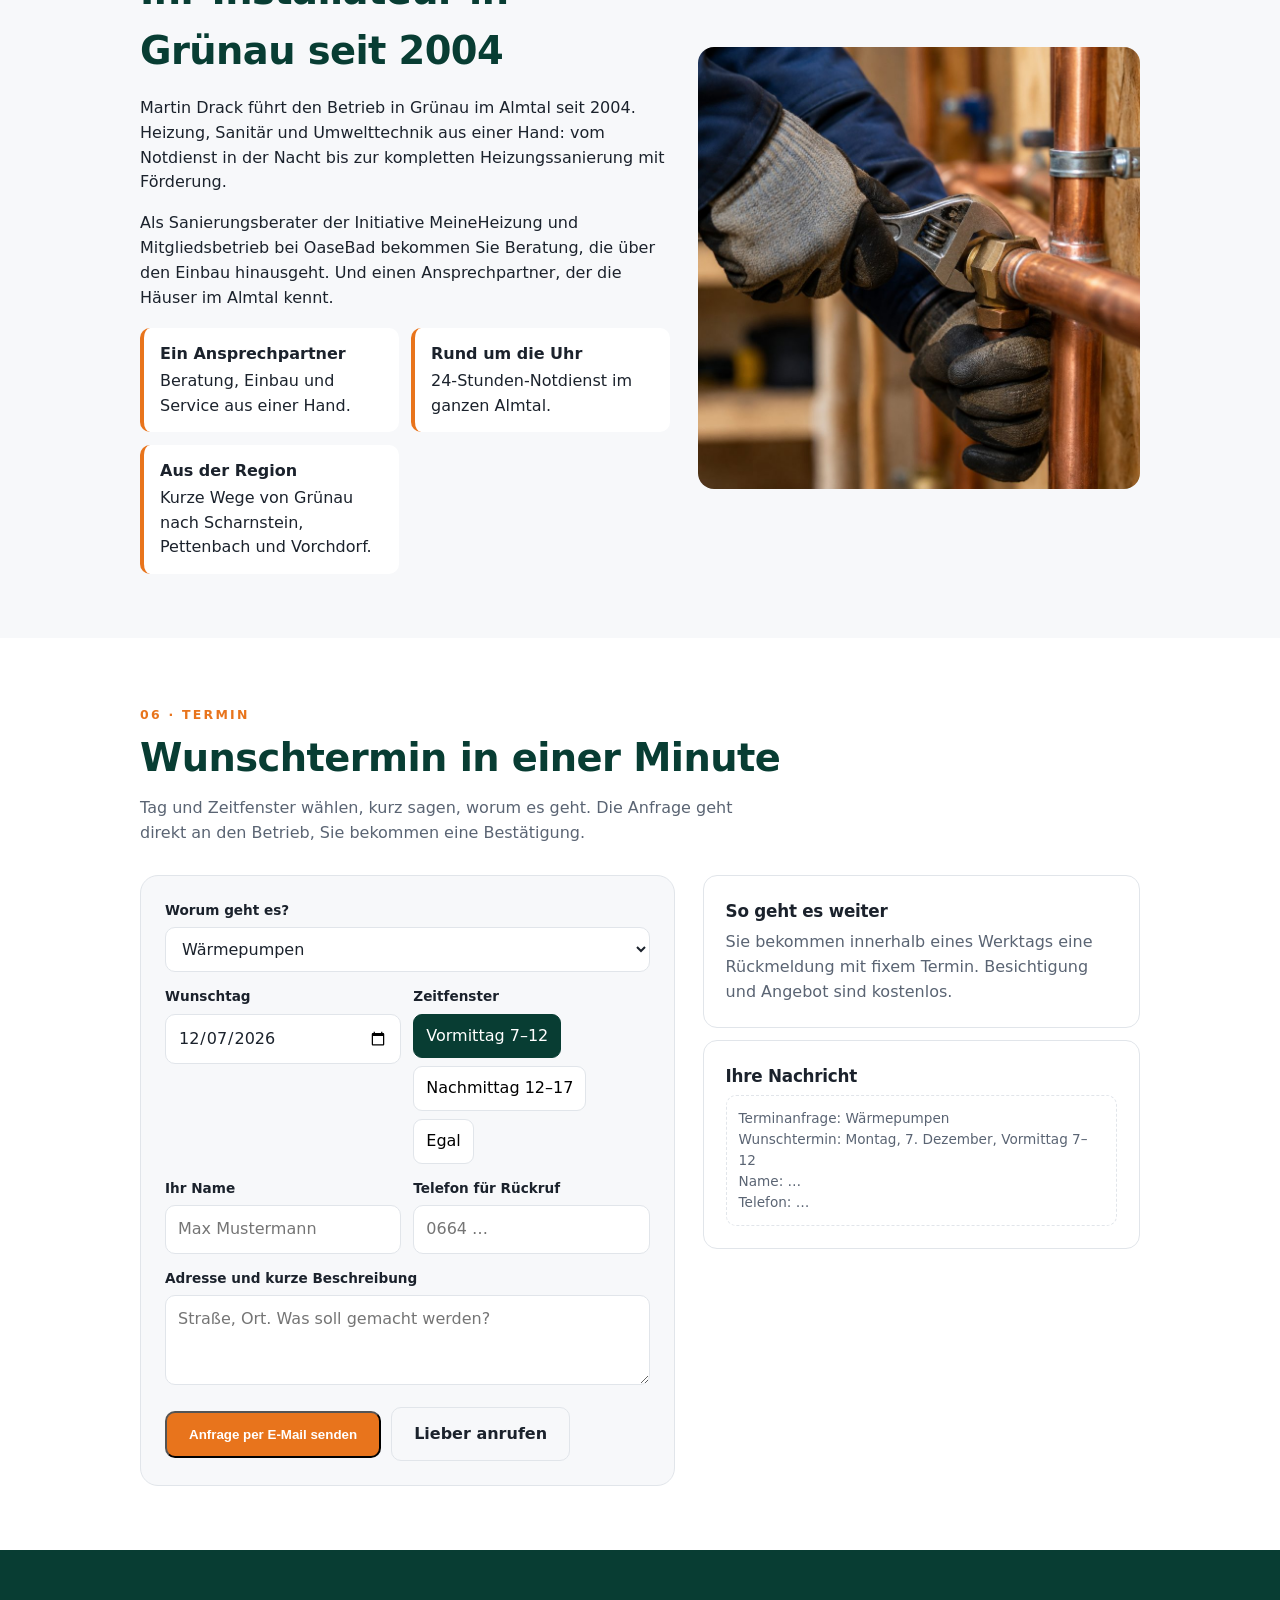
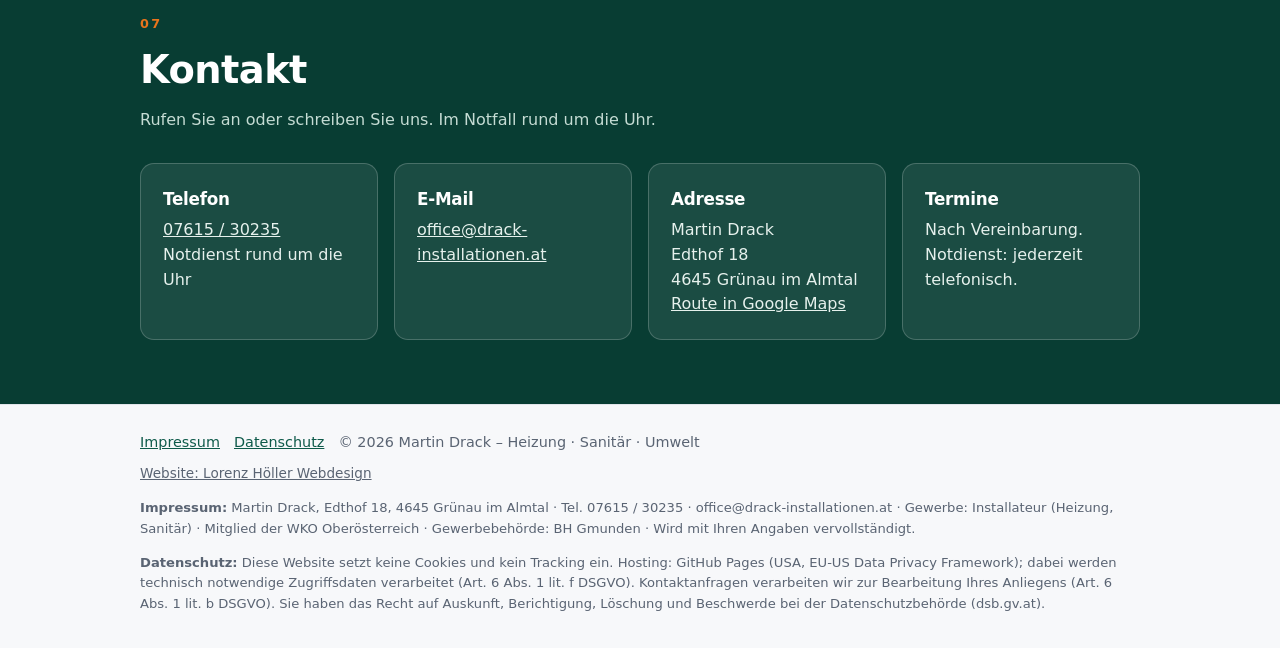
==== commit 77f2ffd7: "Live-Showroom auf der Agenturseite, Scroll-Hinweis, Signatur im Fuß, Reiter-Hinweise, Pool-Szene mit" ====
--- a/entwuerfe/drack-installationen/index.html
+++ b/entwuerfe/drack-installationen/index.html
@@ -80,6 +80,7 @@
     <a class="btn s" href="#leistungen">Leistungen</a>
   </div>
   <div class="trust"><span><b>Seit 2004</b> im Almtal</span><span><b>24-h-Notdienst</b></span><span><b>Sanierungsberater</b> MeineHeizung</span></div>
+<a class="scrollcue" href="#leistungen" aria-label="Weiter"><i></i></a>
 </div></div>
 
 <section id="leistungen"><div class="wrap">
@@ -149,7 +150,7 @@
 </div></section>
 
 <footer><div class="wrap">
-  <a href="#impressum">Impressum</a><a href="#datenschutz">Datenschutz</a><span>© 2026 Martin Drack – Heizung · Sanitär · Umwelt</span>
+  <a href="#impressum">Impressum</a><a href="#datenschutz">Datenschutz</a><span>© 2026 Martin Drack – Heizung · Sanitär · Umwelt</span><a class="credit" href="https://lorenzlorenzl.github.io/" rel="noopener">Website: Lorenz Höller Webdesign</a>
   <div id="impressum" class="legal"><b>Impressum:</b> Martin Drack, Edthof 18, 4645 Grünau im Almtal · Tel. 07615 / 30235 · office@drack-installationen.at · Gewerbe: Installateur (Heizung, Sanitär) · Mitglied der WKO Oberösterreich · Gewerbebehörde: BH Gmunden · Wird mit Ihren Angaben vervollständigt.</div>
   <div id="datenschutz" class="legal"><b>Datenschutz:</b> Diese Website setzt keine Cookies und kein Tracking ein. Hosting: GitHub Pages (USA, EU-US Data Privacy Framework); dabei werden technisch notwendige Zugriffsdaten verarbeitet (Art. 6 Abs. 1 lit. f DSGVO). Kontaktanfragen verarbeiten wir zur Bearbeitung Ihres Anliegens (Art. 6 Abs. 1 lit. b DSGVO). Sie haben das Recht auf Auskunft, Berichtigung, Löschung und Beschwerde bei der Datenschutzbehörde (dsb.gv.at).</div>
 </div></footer>
--- a/assets/site.css
+++ b/assets/site.css
@@ -252,3 +252,10 @@
 .sr-tourlabel.on { opacity: 1; transform: translate(-50%, 0); }
 .btn, .call, .sr-tab { transition: transform .25s var(--ease), background .3s, color .3s; }
 @media (prefers-reduced-motion: reduce) { body::before { display: none; } .hero h1.words .w { opacity: 1; transform: none; animation: none; } }
+
+/* Scroll-Hinweis im Hero, Signatur im Fuß */
+.scrollcue { position: absolute; left: 50%; bottom: 16px; transform: translateX(-50%); width: 26px; height: 42px; border: 2px solid rgba(255, 255, 255, .55); border-radius: 14px; z-index: 1; }
+.scrollcue i { position: absolute; left: 50%; top: 7px; width: 4px; height: 8px; margin-left: -2px; border-radius: 2px; background: #fff; animation: cue 1.8s ease-in-out infinite; }
+@keyframes cue { 0% { transform: translateY(0); opacity: 1; } 70% { transform: translateY(16px); opacity: 0; } 100% { opacity: 0; } }
+@media (max-width: 720px) { .scrollcue { display: none; } }
+footer .credit { display: block; margin-top: 10px; font-size: .85rem; color: var(--mute); }
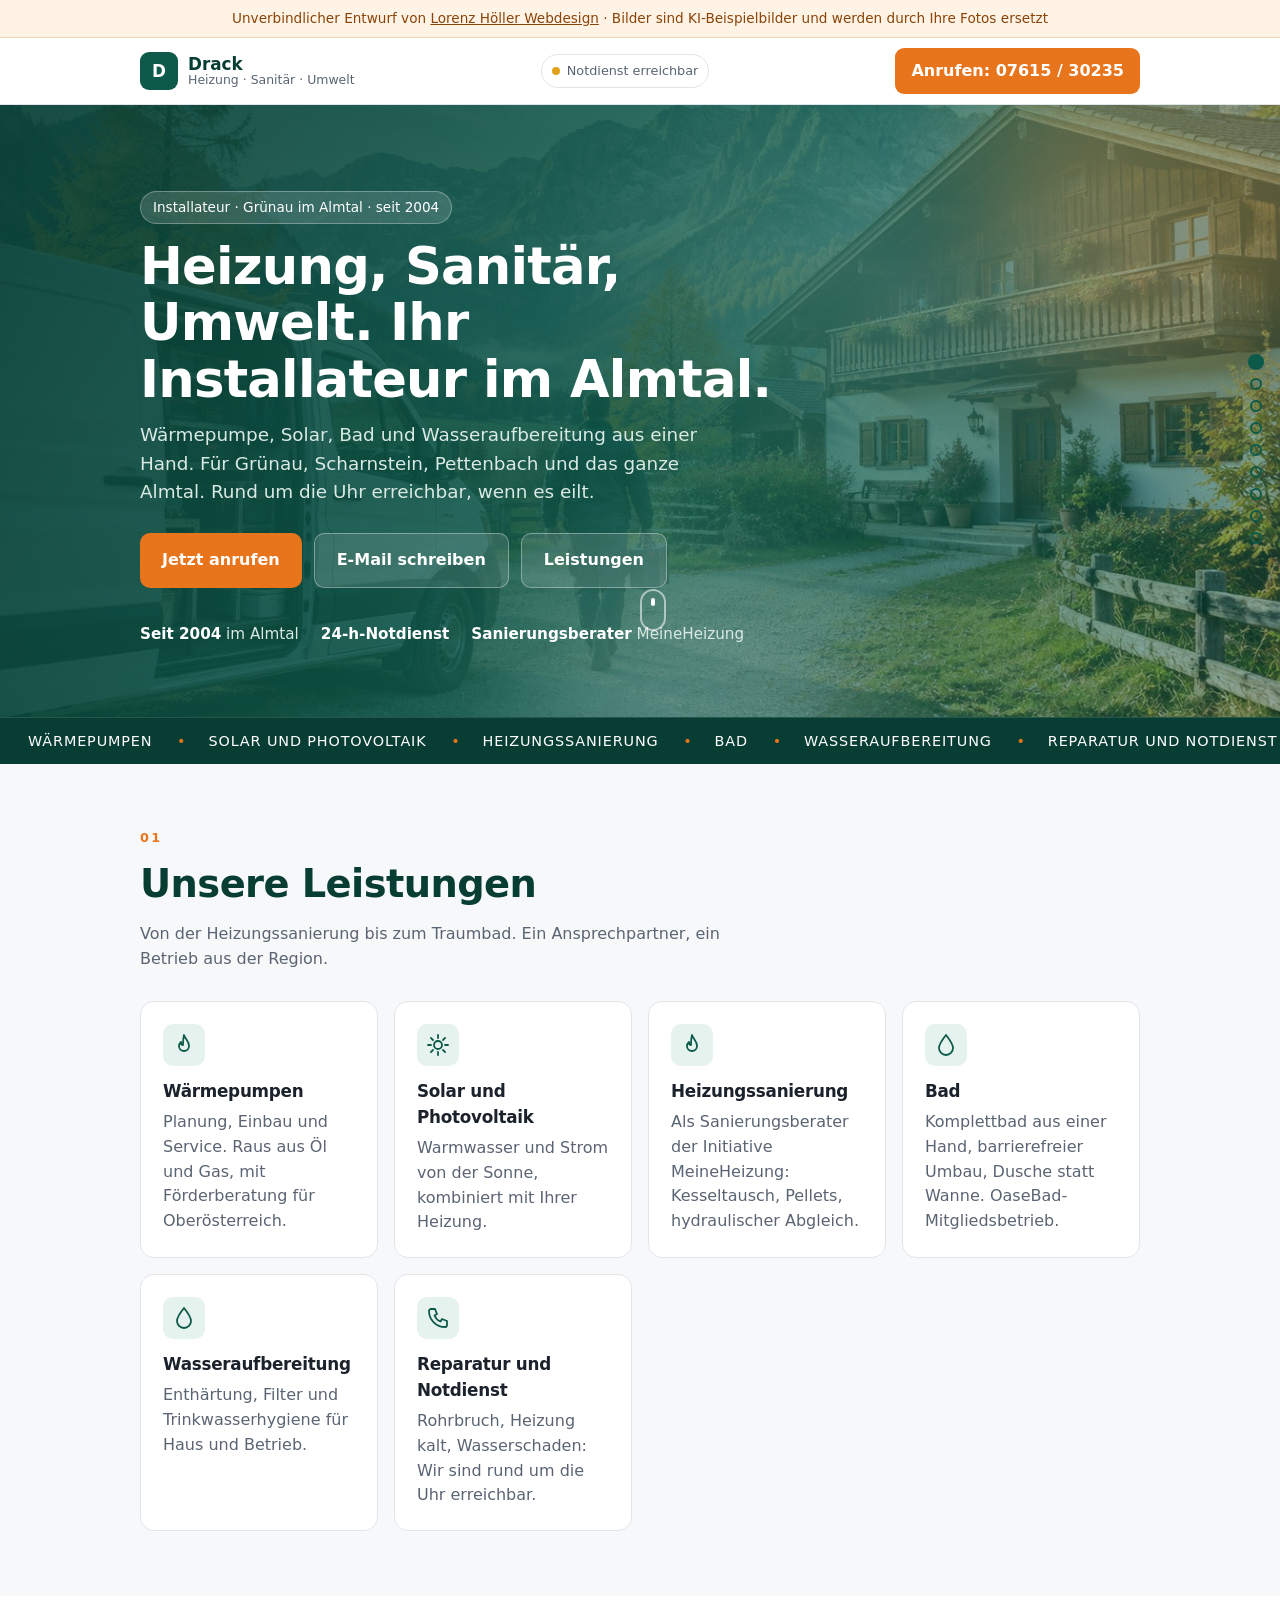
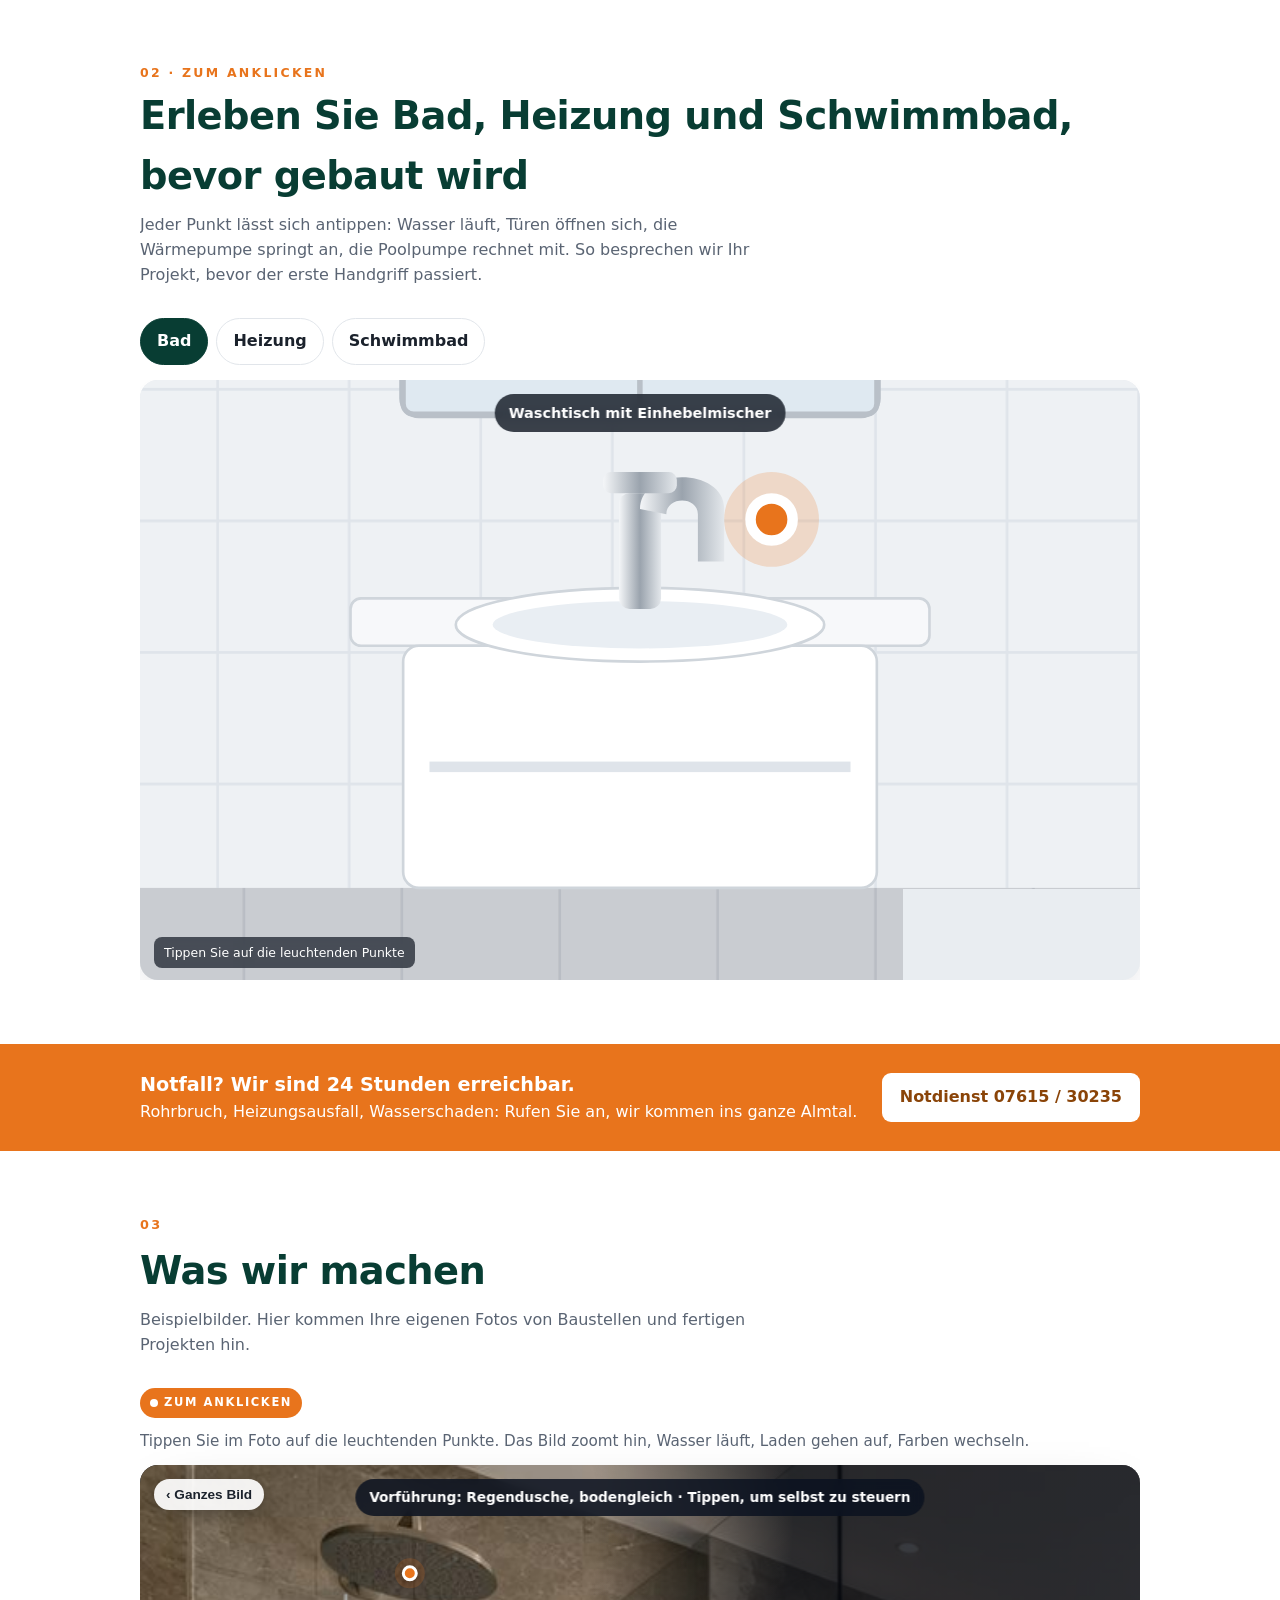
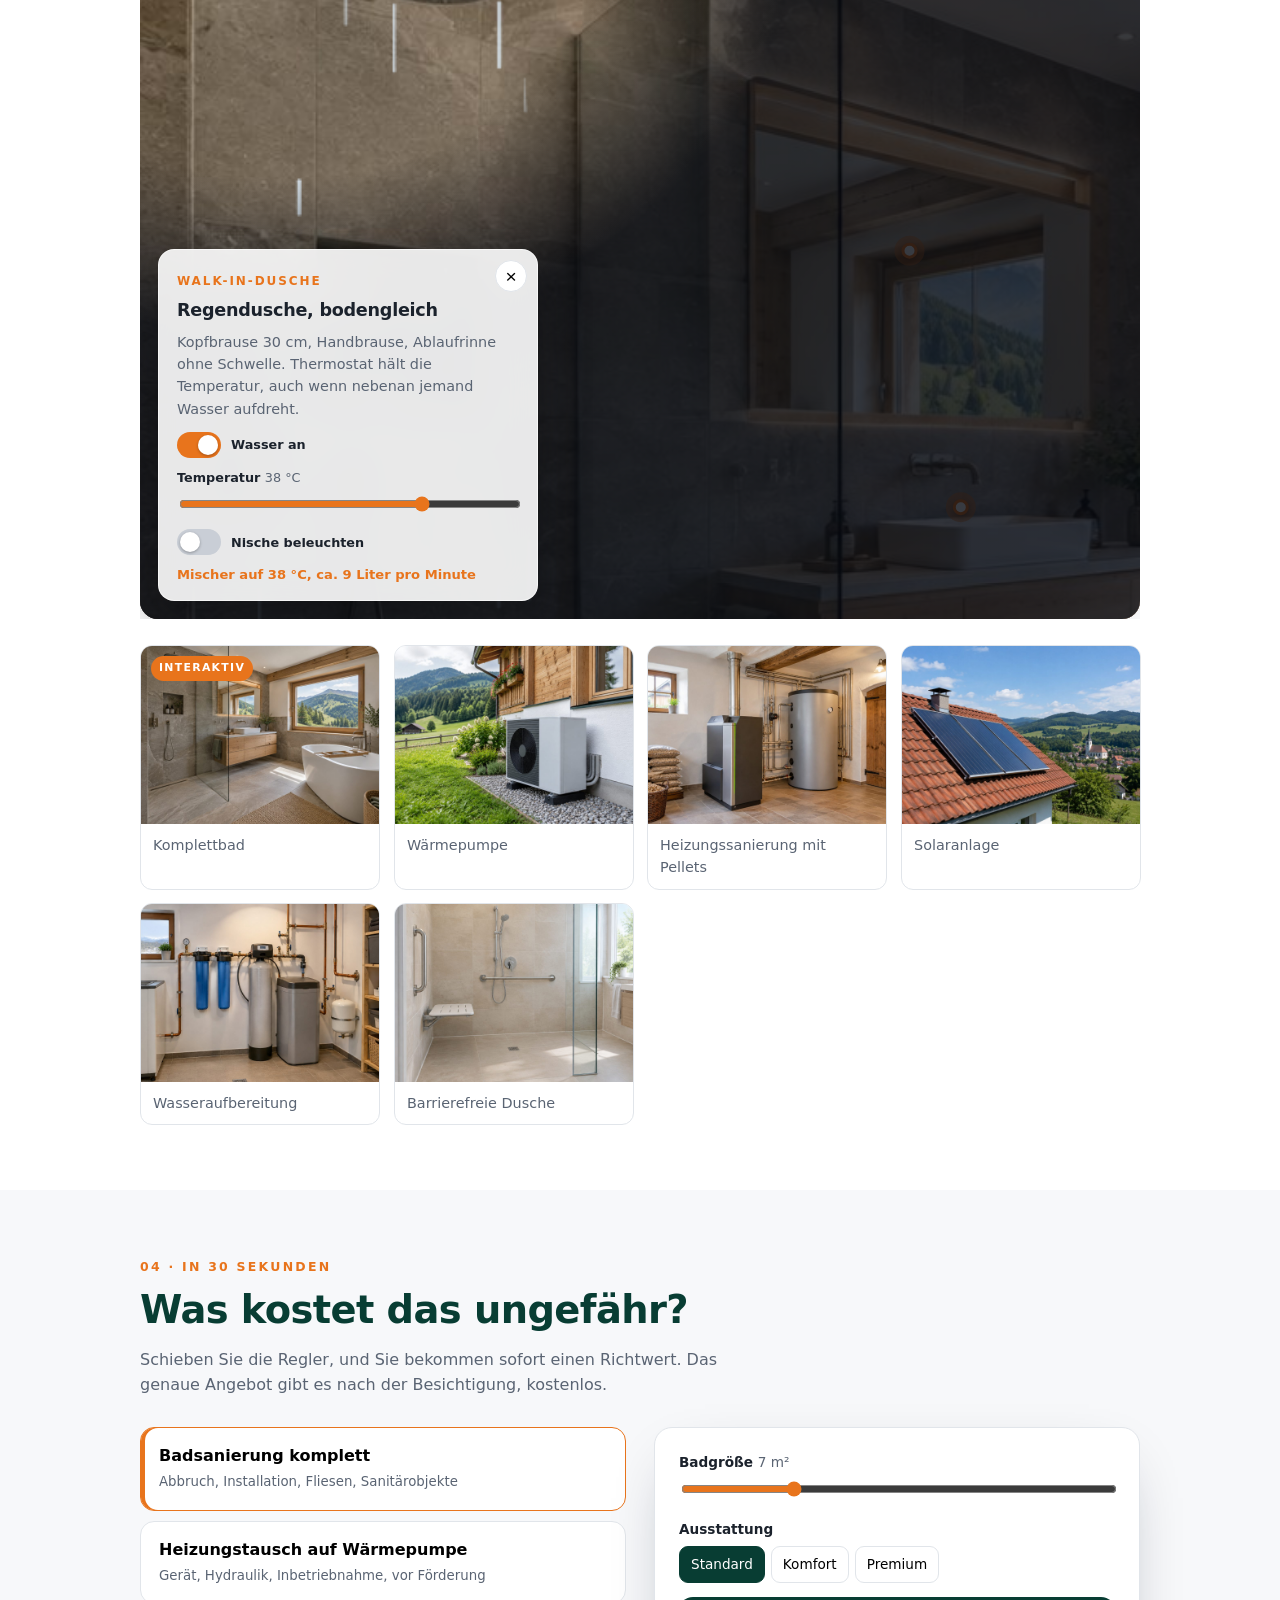
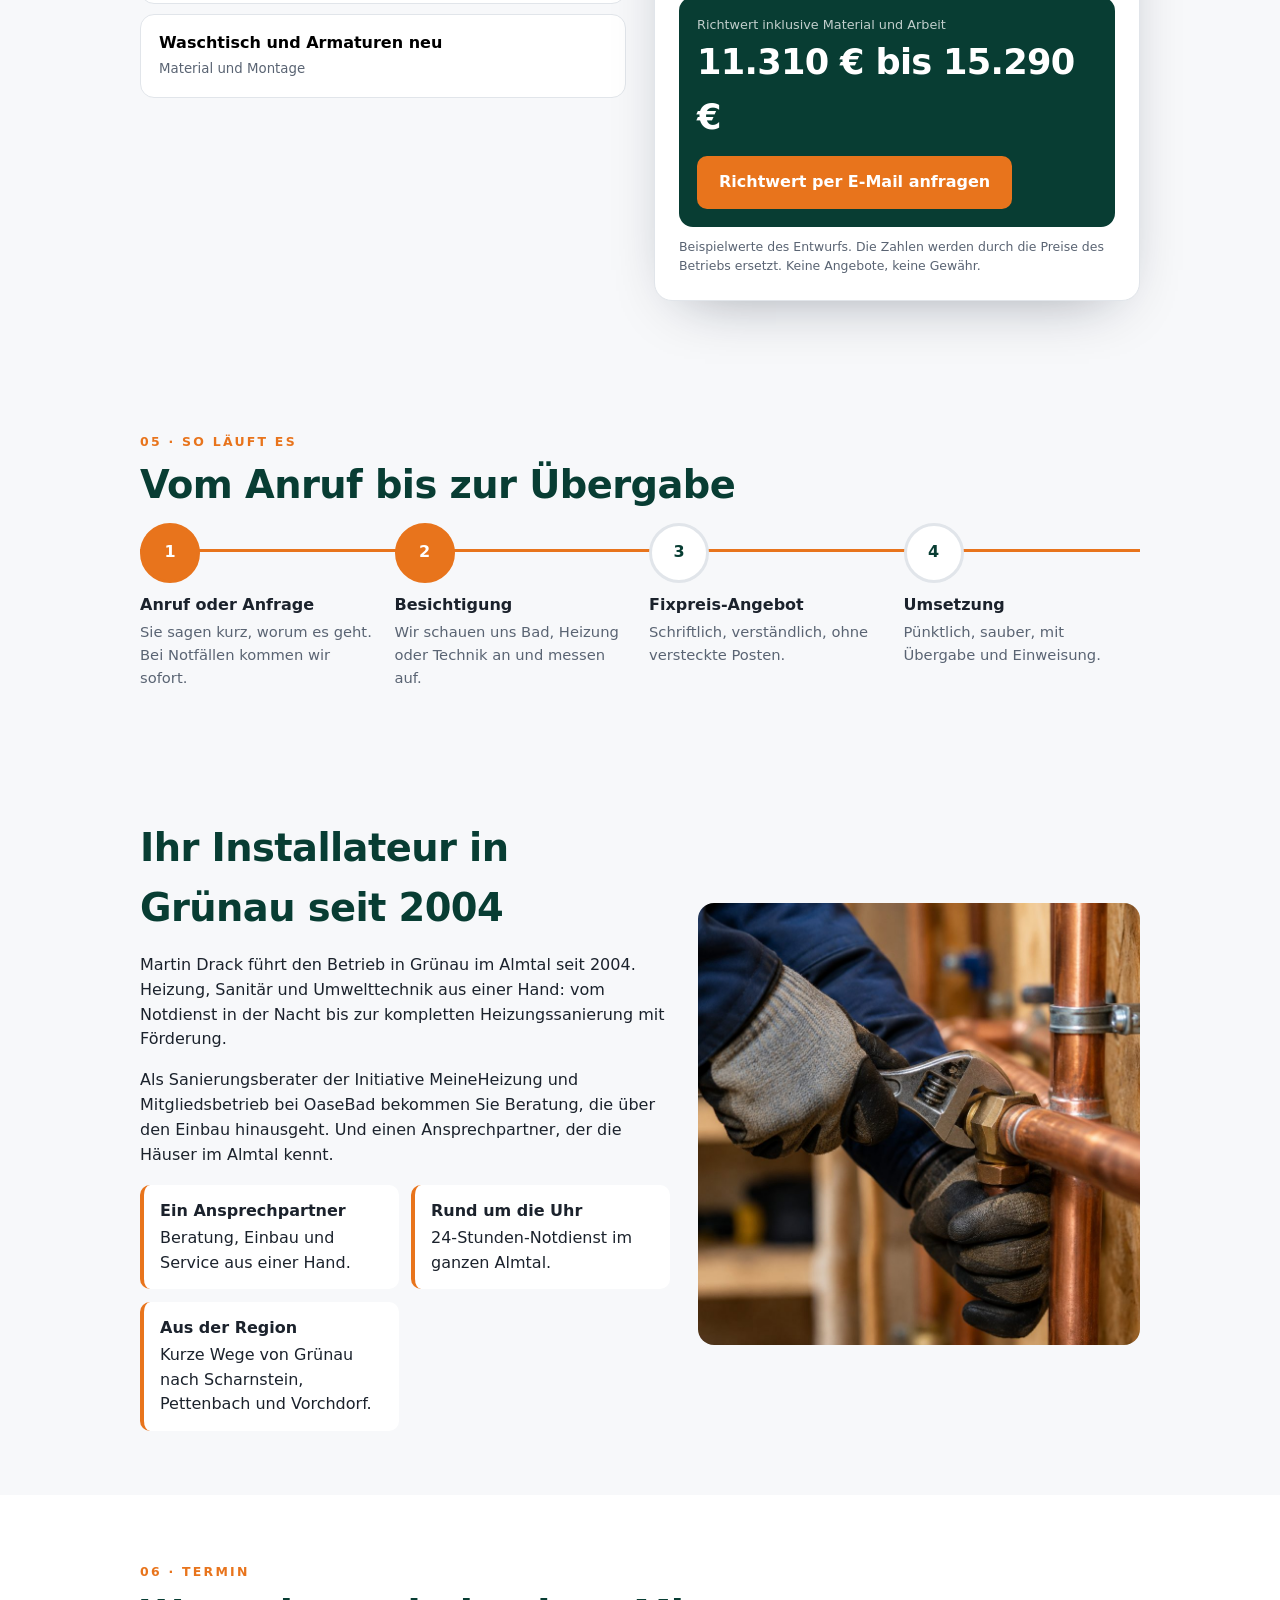
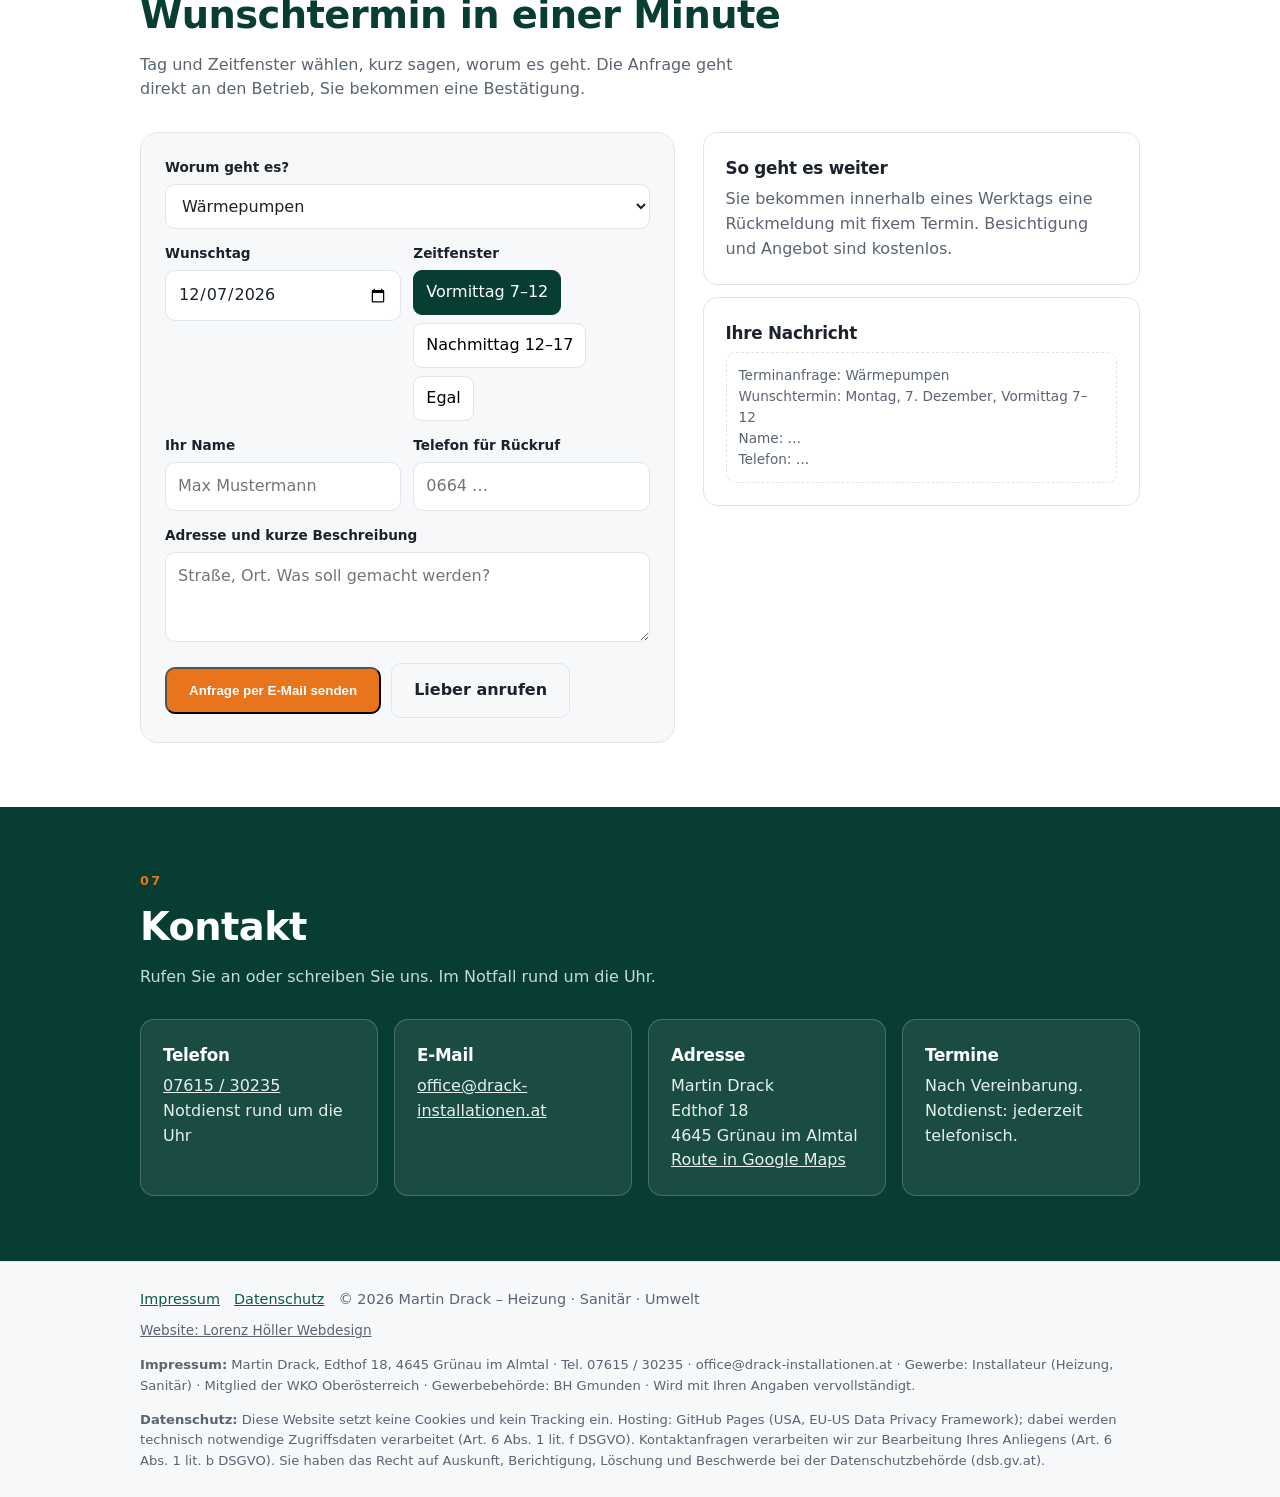
==== commit 31509e94: "Foto-Showroom: Hotspots im echten Foto (Zoom, Blenden, Wasser, Laden, Spiegelschrank, Nacht, Farben)" ====
--- a/entwuerfe/drack-installationen/index.html
+++ b/entwuerfe/drack-installationen/index.html
@@ -157,6 +157,7 @@
 
 <div class="sticky"><a class="btn p" href="tel:+43761530235">Anrufen</a><a class="btn s" style="background:var(--c1)" href="mailto:office@drack-installationen.at">E-Mail</a></div>
 <script src="../../assets/showroom.js" defer></script>
+<script src="../../assets/fotoshow.js" defer></script>
 <script src="../../assets/site.js" defer></script>
 </body>
 </html>
--- a/assets/site.css
+++ b/assets/site.css
@@ -74,7 +74,7 @@
 .lb img { max-width: min(92vw, 1200px); max-height: 78vh; border-radius: 12px; box-shadow: 0 30px 80px rgba(0, 0, 0, .6); transform: scale(.96); transition: transform .4s var(--ease); }
 .lb.on img { transform: scale(1); }
 .lb figcaption { color: #fff; margin-top: 14px; font-size: .95rem; opacity: .85; text-align: center; padding: 0 20px; }
-.lb button { position: absolute; background: rgba(255, 255, 255, .12); color: #fff; border: 0; width: 48px; height: 48px; border-radius: 50%; font-size: 1.5rem; cursor: pointer; display: grid; place-items: center; }
+.lb > button { position: absolute; background: rgba(255, 255, 255, .12); color: #fff; border: 0; width: 48px; height: 48px; border-radius: 50%; font-size: 1.5rem; cursor: pointer; display: grid; place-items: center; }
 .lb .lb-x { top: 18px; right: 18px; }
 .lb .lb-p { left: 14px; top: 50%; transform: translateY(-50%); }
 .lb .lb-n { right: 14px; top: 50%; transform: translateY(-50%); }
@@ -259,3 +259,94 @@
 @keyframes cue { 0% { transform: translateY(0); opacity: 1; } 70% { transform: translateY(16px); opacity: 0; } 100% { opacity: 0; } }
 @media (max-width: 720px) { .scrollcue { display: none; } }
 footer .credit { display: block; margin-top: 10px; font-size: .85rem; color: var(--mute); }
+
+/* ---------- Foto-Showroom: Hotspots im echten Foto ---------- */
+.fx-feature{margin:0 0 26px}
+.fx-feature-head{display:flex;align-items:center;gap:12px;margin-bottom:12px;flex-wrap:wrap}
+.fx-feature-head p{margin:0;color:var(--mute);font-size:.95rem}
+.fx-badge{display:inline-flex;align-items:center;gap:6px;background:var(--acc);color:#fff;font-size:.72rem;font-weight:800;letter-spacing:.14em;text-transform:uppercase;padding:6px 10px;border-radius:999px}
+.fx-badge::before{content:'';width:8px;height:8px;border-radius:50%;background:#fff;animation:fxblink 1.6s infinite}
+@keyframes fxblink{50%{opacity:.3}}
+.fx{position:relative}
+.fx-stage{position:relative;overflow:hidden;border-radius:18px;background:#0b1220;box-shadow:var(--shadow);width:100%;user-select:none;-webkit-user-select:none}
+.fx-cam{position:absolute;inset:0;transform-origin:0 0;transition:transform 1.15s cubic-bezier(.7,0,.2,1);will-change:transform;--z:1}
+.fx-cam img{position:absolute;inset:0;width:100%;height:100%;display:block;object-fit:fill;transition:filter .6s;cursor:zoom-out}
+.fx-stage:not(.zoomed) .fx-cam img{cursor:default}
+.fx-cam.moving img{filter:blur(2px)}
+.fx-isnight .fx-cam img{filter:brightness(.6) saturate(.85) sepia(.12)}
+.fx-isnight .fx-cam.moving img{filter:brightness(.6) saturate(.85) sepia(.12) blur(2px)}
+.fx-html{position:absolute;inset:0;perspective:1400px;pointer-events:none}
+.fx-svg{position:absolute;inset:0;width:100%;height:100%;pointer-events:none;overflow:visible}
+.fx-co-layer,.fx-marks{position:absolute;inset:0;pointer-events:none}
+.fx-mark{position:absolute;pointer-events:auto;width:30px;height:30px;border:0;background:none;padding:0;cursor:pointer;transform:translate(-50%,-50%) scale(calc(1/var(--z)));transition:transform 1.15s cubic-bezier(.7,0,.2,1)}
+.fx-mark i{position:absolute;left:50%;top:50%;width:16px;height:16px;margin:-8px 0 0 -8px;border-radius:50%;background:#fff;border:3px solid var(--acc);box-shadow:0 2px 10px rgba(0,0,0,.4);box-sizing:border-box}
+.fx-mark::before{content:'';position:absolute;left:50%;top:50%;width:30px;height:30px;margin:-15px 0 0 -15px;border-radius:50%;background:var(--acc);opacity:.45;animation:srpulse 1.8s ease-out infinite}
+.fx-mark.active::before{animation:none;opacity:.2}
+.fx-mark.active i{background:var(--acc);border-color:#fff}
+.fx-mark span{position:absolute;left:50%;top:-8px;transform:translate(-50%,-100%);background:rgba(11,18,32,.85);color:#fff;padding:5px 9px;border-radius:7px;font-size:.78rem;white-space:nowrap;opacity:0;pointer-events:none;transition:opacity .25s;backdrop-filter:blur(6px)}
+.fx-mark:hover span,.fx-mark:focus-visible span{opacity:1}
+.fx-tr{position:absolute;inset:0;pointer-events:none;z-index:4;opacity:0;transition:opacity .25s}
+.fx-tr-wipe{opacity:1}.fx-tr-wipe::before{content:'';position:absolute;inset:-20%;background:linear-gradient(100deg,transparent 35%,rgba(255,255,255,.85) 50%,transparent 65%);animation:fxwipe .9s cubic-bezier(.7,0,.2,1) forwards}
+@keyframes fxwipe{from{transform:translateX(-80%)}to{transform:translateX(80%)}}
+.fx-tr-blinds{opacity:1;background:repeating-linear-gradient(to bottom,rgba(6,10,18,.88) 0 6%,transparent 6% 12.5%);animation:fxblinds 1s cubic-bezier(.7,0,.2,1) forwards;transform-origin:top}
+@keyframes fxblinds{0%{opacity:0;transform:scaleY(.2)}35%{opacity:1;transform:scaleY(1)}100%{opacity:0;transform:scaleY(1)}}
+.fx-tr-flash{opacity:1;background:#fff;animation:fxflash .8s ease-out forwards}
+@keyframes fxflash{0%{opacity:0}20%{opacity:.9}100%{opacity:0}}
+.fx-hint{position:absolute;left:14px;bottom:12px;z-index:3;background:rgba(11,18,32,.75);color:#fff;font-size:.78rem;padding:6px 10px;border-radius:8px;pointer-events:none;backdrop-filter:blur(6px);transition:opacity .3s}
+.fx-stage.zoomed .fx-hint{opacity:0}
+.fx-tour{position:absolute;left:50%;top:14px;transform:translate(-50%,-20px);background:rgba(11,18,32,.85);color:#fff;padding:8px 14px;border-radius:999px;font-size:.85rem;font-weight:700;opacity:0;transition:opacity .4s,transform .4s var(--ease);pointer-events:none;z-index:5;backdrop-filter:blur(6px);white-space:nowrap;max-width:92%;overflow:hidden;text-overflow:ellipsis}
+.fx-tour.on{opacity:1;transform:translate(-50%,0)}
+.fx-back{position:absolute;left:14px;top:14px;z-index:5;border:0;background:rgba(255,255,255,.92);color:var(--ink);font-weight:700;font-size:.85rem;padding:8px 12px;border-radius:999px;cursor:pointer;box-shadow:0 4px 14px rgba(0,0,0,.25)}
+.fx-back[hidden]{display:none}
+.fx-panel{position:absolute;left:18px;bottom:18px;width:min(380px,42%);z-index:6;background:rgba(255,255,255,.9);backdrop-filter:blur(16px);border:1px solid rgba(255,255,255,.6);border-radius:16px;padding:18px 18px 14px;box-shadow:0 20px 50px rgba(0,0,0,.35);opacity:0;transform:translateY(16px);transition:opacity .4s,transform .5s var(--ease);max-height:calc(100% - 36px);overflow:auto;box-sizing:border-box}
+.fx-panel.on{opacity:1;transform:none}
+.fx-panel[hidden]{display:none}
+.fx-panel h3{margin:4px 0 6px;font-size:1.1rem;padding-right:34px}
+.fx-panel p{margin:0 0 12px;color:var(--mute);font-size:.9rem}
+.fx-panel .sr-opt{margin-bottom:10px}
+.fx-x{position:absolute;top:10px;right:10px;width:32px;height:32px;border-radius:50%;border:1px solid var(--line);background:#fff;font-size:1.2rem;cursor:pointer;line-height:1}
+.fx-info{font-size:.82rem;font-weight:700;color:var(--acc);margin-top:4px}
+.fx-info[hidden]{display:none}
+.fx-inside{position:absolute;background:linear-gradient(180deg,#0e141b,#1f2a33 60%,#121a21);opacity:0;transition:opacity .5s;box-shadow:inset 0 10px 30px rgba(0,0,0,.6);overflow:hidden}
+.fx-inside svg{width:100%;height:100%;display:block}
+.fx-inside-drawer svg{height:38%}
+.fx-inside.open{opacity:1}
+.fx-slice{position:absolute;transition:transform 1s cubic-bezier(.6,0,.2,1),box-shadow 1s;backface-visibility:hidden;transform-origin:50% 0}
+.fx-slice-drawer.open{transform:translateY(24%) scale(1.08);box-shadow:0 18px 30px rgba(0,0,0,.45)}
+.fx-slice-doorL{transform-origin:0 50%}.fx-slice-doorL.open{transform:rotateY(-62deg);box-shadow:12px 0 30px rgba(0,0,0,.4)}
+.fx-slice-doorR{transform-origin:100% 50%}.fx-slice-doorR.open{transform:rotateY(62deg);box-shadow:-12px 0 30px rgba(0,0,0,.4)}
+.fx-slice-flapUp{transform-origin:50% 0}.fx-slice-flapUp.open{transform:rotateX(58deg);box-shadow:0 14px 30px rgba(0,0,0,.4)}
+.fx-glow{position:absolute;opacity:0;transition:opacity .7s;mix-blend-mode:screen;pointer-events:none}
+.fx-shimmer{position:absolute;opacity:0;transition:opacity .6s;pointer-events:none}
+.fx-tint{transition:fill .7s,opacity .7s}
+.fx-flame{transform-box:fill-box;transform-origin:50% 100%;animation:fxflick .5s ease-in-out infinite alternate}
+@keyframes fxflick{from{transform:scaleY(.8) scaleX(1.05)}to{transform:scaleY(1.15) scaleX(.95)}}
+.fx-swirl{transition:opacity .3s}
+.fx-sticker{position:absolute;background:#fff;color:#111;font-size:9px;line-height:1.35;padding:4% 5%;box-shadow:0 2px 8px rgba(0,0,0,.25);transform:rotate(-1deg) scale(.9);opacity:0;transition:opacity .5s,transform .5s var(--ease);display:flex;flex-direction:column;gap:1px;pointer-events:none;box-sizing:border-box}
+.fx-sticker b{font-size:10px;margin-bottom:2px;border-bottom:1px solid #ddd;padding-bottom:2px}
+.fx-sticker.on{opacity:1;transform:rotate(-1deg) scale(1)}
+.fx-co-g{opacity:0;transition:opacity .4s}.fx-co-g.on{opacity:1}
+.fx-co-g line{transition:stroke-dashoffset .7s var(--ease)}
+.fx-co{position:absolute;transform:translate(-50%,-50%) scale(calc(1/var(--z)));background:rgba(255,255,255,.95);color:var(--ink);font-size:.78rem;font-weight:700;padding:5px 9px;border-radius:8px;white-space:nowrap;box-shadow:0 4px 14px rgba(0,0,0,.3);opacity:0;transition:opacity .4s,transform 1.15s cubic-bezier(.7,0,.2,1)}
+.fx-co.on{opacity:1}
+.fx-trip .fx-cam{animation:fxshake .4s}
+@keyframes fxshake{0%,100%{margin-left:0}25%{margin-left:-6px}50%{margin-left:5px}75%{margin-left:-3px}}
+.fx-fig{position:relative}
+.fx-fig::after{content:'Interaktiv';position:absolute;top:10px;left:10px;background:var(--acc);color:#fff;font-size:.68rem;font-weight:800;letter-spacing:.12em;text-transform:uppercase;padding:4px 8px;border-radius:999px;pointer-events:none}
+.lb{overflow:auto}
+.lb-fx{width:min(92vw,1100px,calc(78vh * var(--ar,1.33)));max-width:100%;margin:auto 0}
+.lb-fx[hidden]{display:none}
+.lb-fx .fx-stage{box-shadow:0 30px 80px rgba(0,0,0,.6)}
+.lb-fx .fx-tour{display:none}
+@media (max-width:720px){
+  .fx-panel{position:static;width:auto;margin-top:10px;transform:none;max-height:none;background:var(--bg);box-shadow:none;border:1px solid var(--line)}
+  .fx-panel.on{transform:none}
+  .fx-mark{width:40px;height:40px}.fx-mark i{width:18px;height:18px;margin:-9px 0 0 -9px}
+  .fx-mark span{display:none}
+  .fx-co{font-size:.7rem;padding:4px 7px}
+  .fx-hint{font-size:.72rem}
+  .fx-tour{font-size:.75rem;top:10px}
+  .lb-fx{width:92vw}
+  .lb-fx .fx-panel{background:#fff}
+}
+@media (prefers-reduced-motion:reduce){.fx-cam,.fx-mark,.fx-slice,.fx-co{transition-duration:.01s}.fx-mark::before,.fx-flame,.fx-badge::before{animation:none}}
